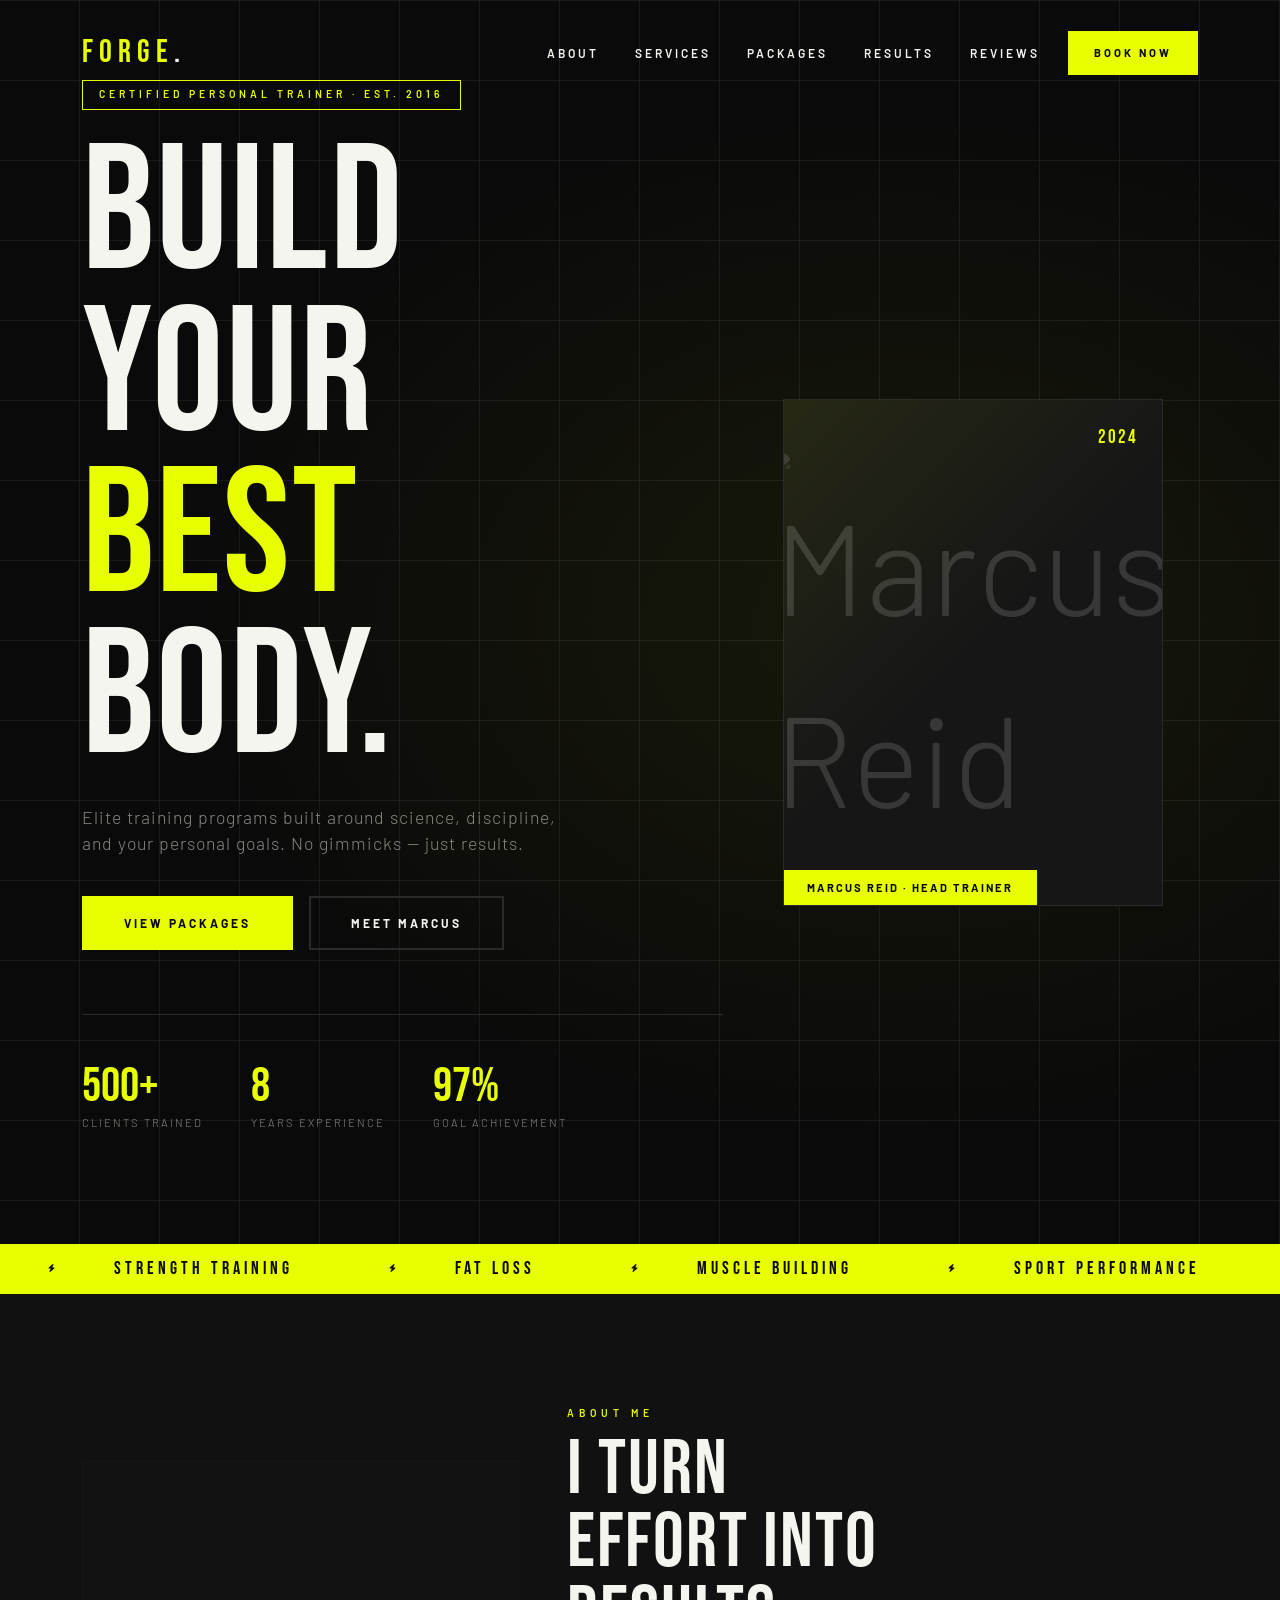
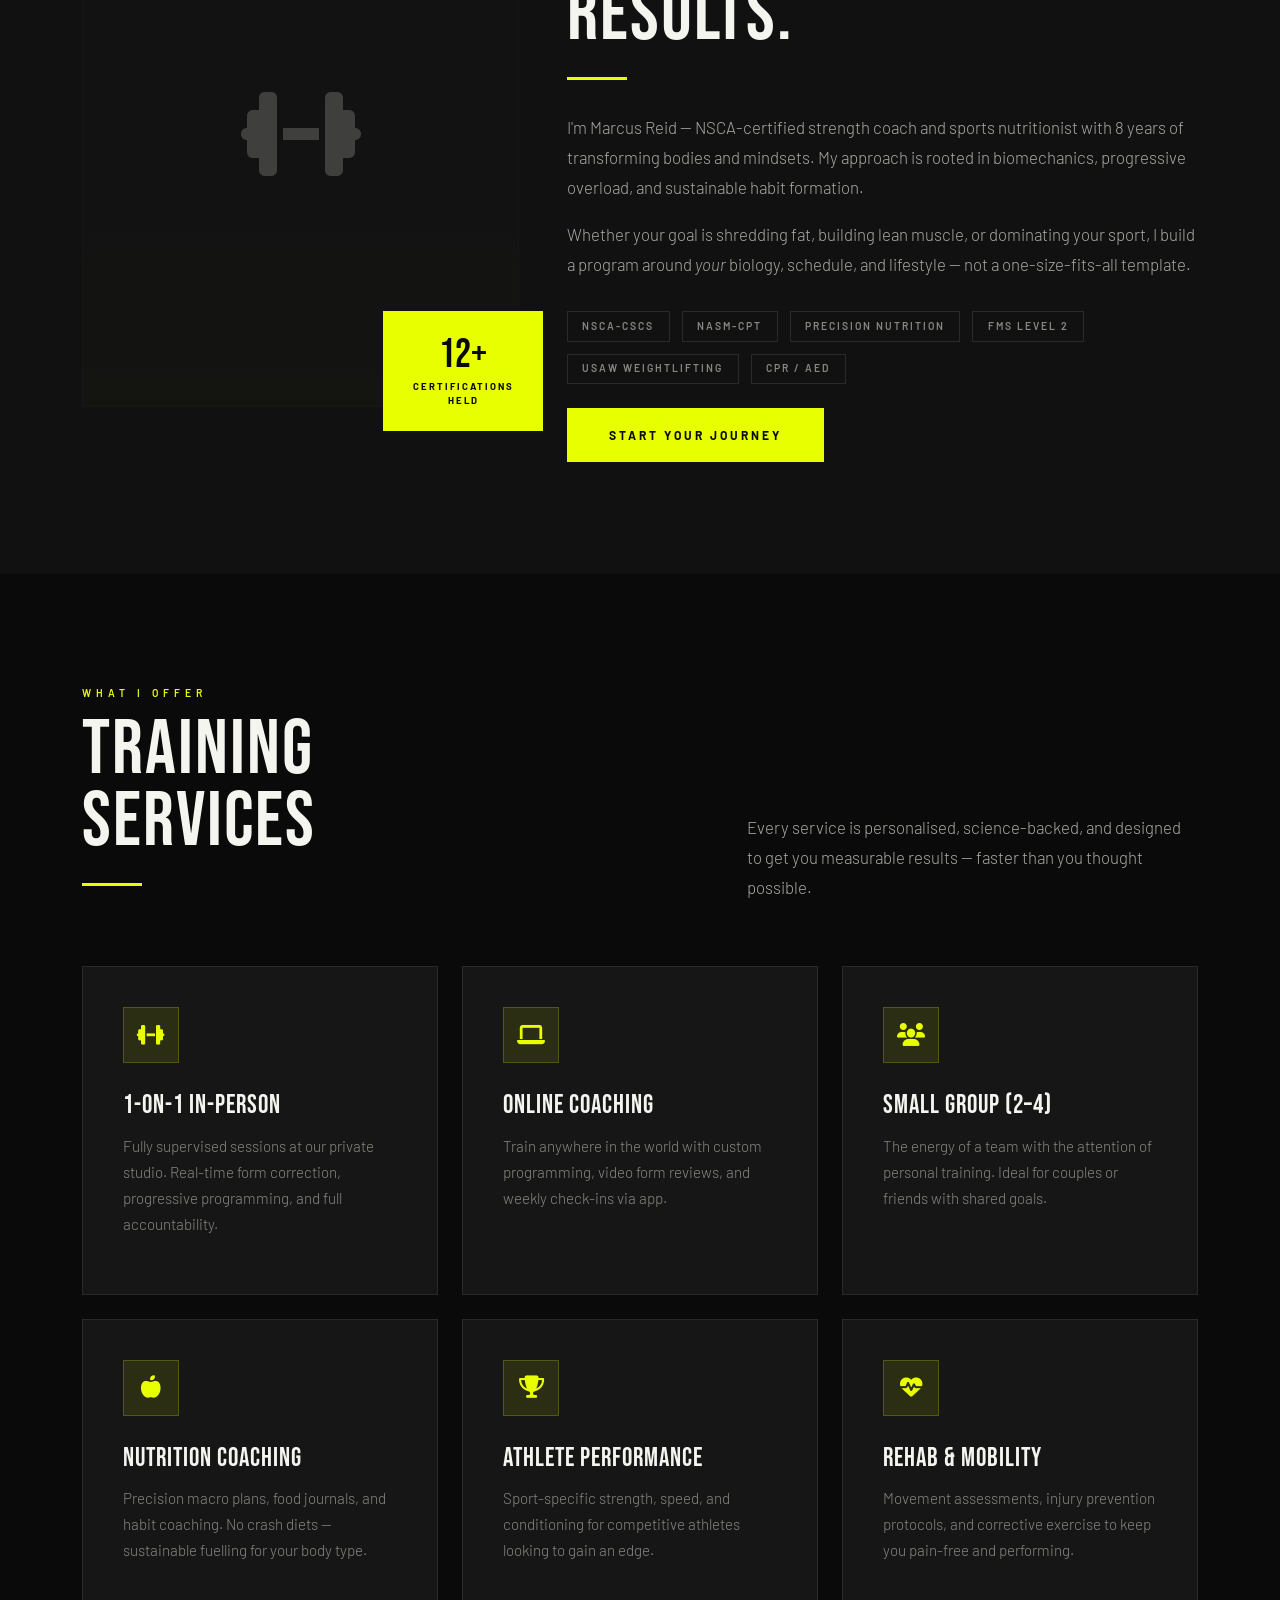
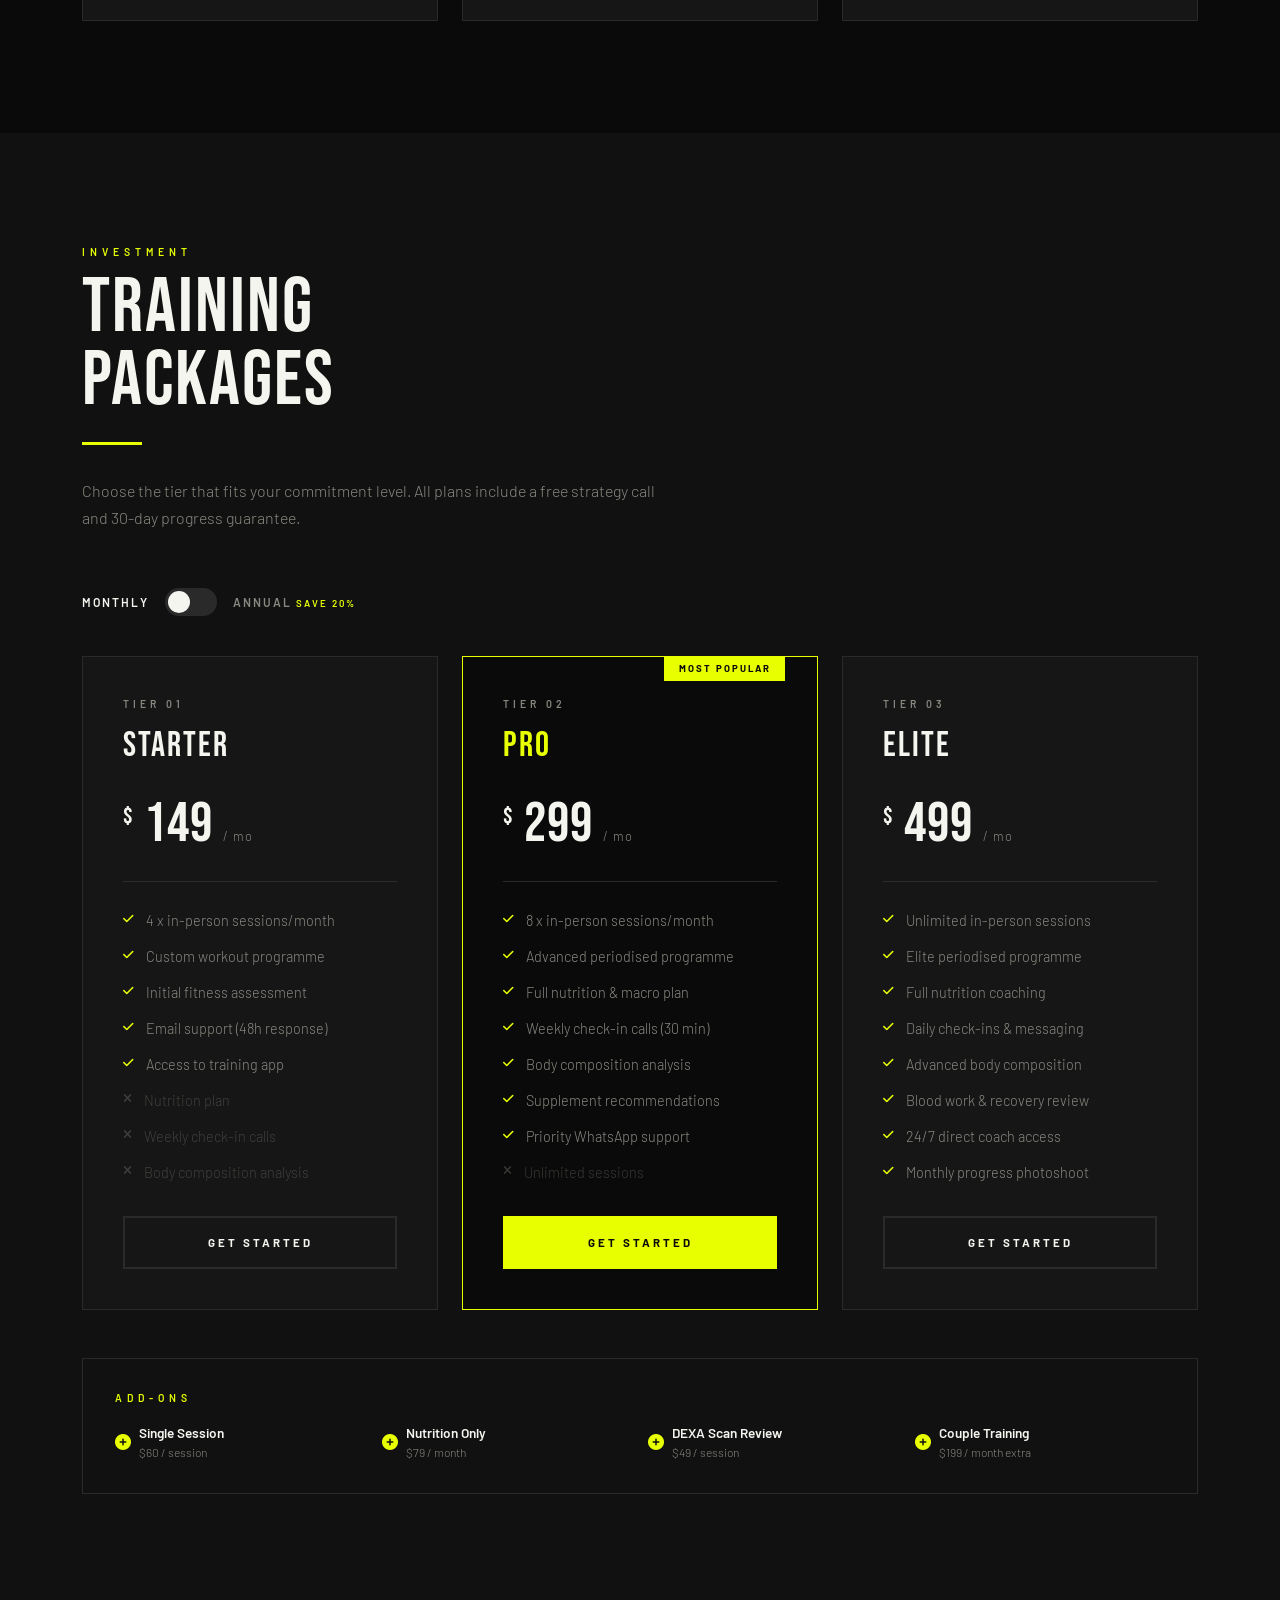
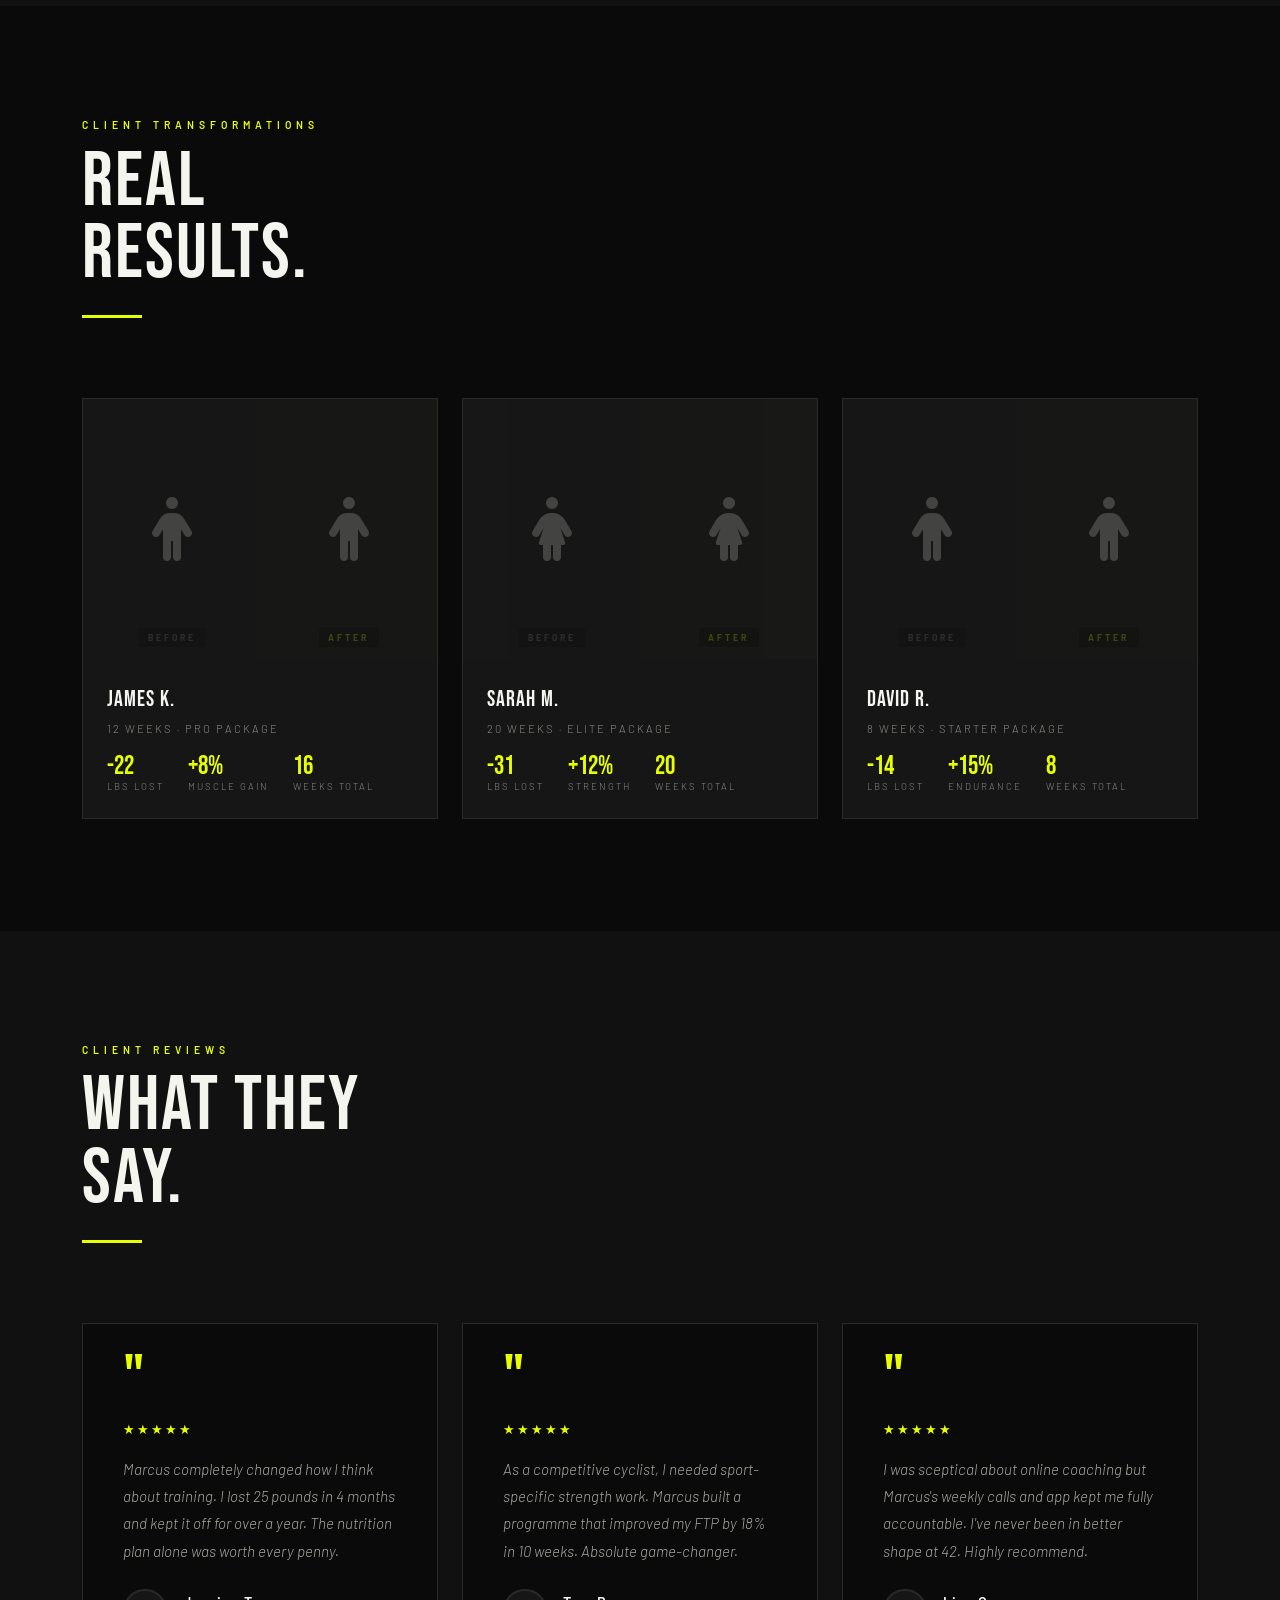
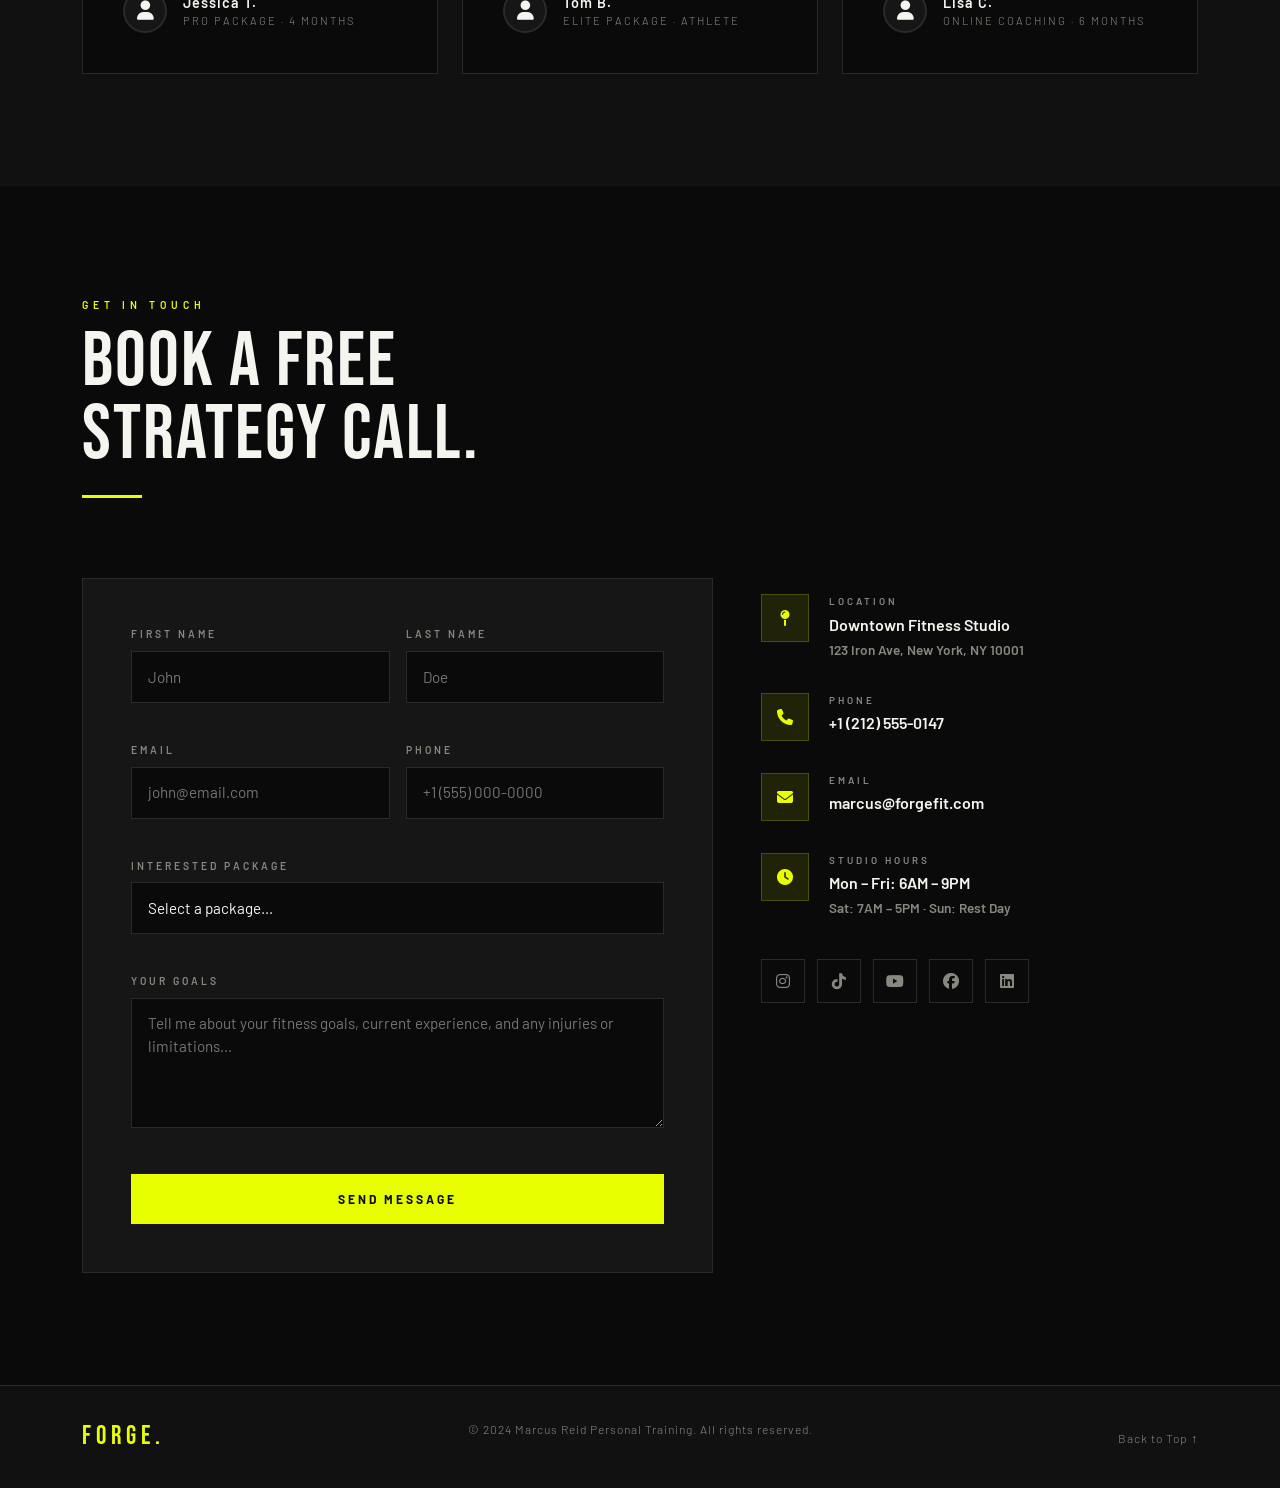
==== fitness.html @ 74d72486 "add icon" ====
<!DOCTYPE html>
<html lang="en">
<head>
  <meta charset="UTF-8" />
  <meta name="viewport" content="width=device-width, initial-scale=1.0"/>
  <title>FORGE | Personal Training</title>

  <!-- Bootstrap 5 -->
  <link rel="stylesheet" href="https://cdnjs.cloudflare.com/ajax/libs/bootstrap/5.3.2/css/bootstrap.min.css"/>
  <!-- Font Awesome -->
  <link rel="stylesheet" href="https://cdnjs.cloudflare.com/ajax/libs/font-awesome/6.5.0/css/all.min.css"/>
  <!-- Google Fonts -->
  <link href="https://fonts.googleapis.com/css2?family=Bebas+Neue&family=Barlow:ital,wght@0,300;0,400;0,600;0,700;1,300&display=swap" rel="stylesheet"/>

  <style> 
    :root {
      --black: #0a0a0a;
      --dark: #111111;
      --card-bg: #161616;
      --accent: #e8ff00;
      --accent-dim: #c8dc00;
      --white: #f5f5f0;
      --muted: #888880;
      --border: #2a2a2a;
      --font-display: 'Bebas Neue', sans-serif;
      --font-body: 'Barlow', sans-serif;
    }

    * { margin: 0; padding: 0; box-sizing: border-box; }

    html { scroll-behavior: smooth; }

    body {
      background: var(--black);
      color: var(--white);
      font-family: var(--font-body);
      font-weight: 300;
      overflow-x: hidden;
    }

    /* ─── SCROLLBAR ─── */
    ::-webkit-scrollbar { width: 4px; }
    ::-webkit-scrollbar-track { background: var(--black); }
    ::-webkit-scrollbar-thumb { background: var(--accent); }

    /* ─── NAVBAR ─── */
    .navbar {
      background: transparent;
      padding: 1.5rem 0;
      position: fixed;
      width: 100%;
      z-index: 1000;
      transition: background 0.4s ease, padding 0.4s ease;
      border-bottom: 1px solid transparent;
    }
    .navbar.scrolled {
      background: rgba(10,10,10,0.96);
      padding: 1rem 0;
      border-bottom-color: var(--border);
      backdrop-filter: blur(12px);
    }
    .navbar-brand {
      font-family: var(--font-display);
      font-size: 2rem;
      letter-spacing: 6px;
      color: var(--accent) !important;
    }
    .navbar-brand span { color: var(--white); }
    .nav-link {
      font-family: var(--font-body);
      font-weight: 600;
      font-size: 0.75rem;
      letter-spacing: 3px;
      text-transform: uppercase;
      color: var(--white) !important;
      padding: 0.5rem 1rem !important;
      transition: color 0.2s;
    }
    .nav-link:hover { color: var(--accent) !important; }
    .navbar-toggler { border-color: var(--border); }
    .navbar-toggler-icon {
      background-image: url("");
    }

    /* ─── HERO ─── */
    #hero {
      min-height: 100vh;
      display: flex;
      align-items: center;
      position: relative;
      overflow: hidden;
      padding-top: 80px;
    }
    .hero-bg {
      position: absolute; inset: 0;
      background: 
        radial-gradient(ellipse 80% 60% at 70% 50%, rgba(232,255,0,0.06) 0%, transparent 70%),
        repeating-linear-gradient(0deg, transparent, transparent 79px, var(--border) 80px),
        repeating-linear-gradient(90deg, transparent, transparent 79px, var(--border) 80px);
      background-size: cover, 80px 80px, 80px 80px;
    }
    .hero-badge {
      display: inline-block;
      font-size: 0.65rem;
      font-weight: 600;
      letter-spacing: 4px;
      text-transform: uppercase;
      color: var(--accent);
      border: 1px solid var(--accent);
      padding: 0.4rem 1rem;
      margin-bottom: 1.5rem;
      opacity: 0;
      animation: fadeUp 0.8s 0.2s forwards;
    }
    .hero-title {
      font-family: var(--font-display);
      font-size: clamp(5rem, 14vw, 13rem);
      line-height: 0.9;
      letter-spacing: 2px;
      opacity: 0;
      animation: fadeUp 0.8s 0.4s forwards;
    }
    .hero-title .accent { color: var(--accent); }
    .hero-subtitle {
      font-size: 1.1rem;
      font-weight: 300;
      color: var(--muted);
      letter-spacing: 1px;
      max-width: 500px;
      margin-top: 1.5rem;
      opacity: 0;
      animation: fadeUp 0.8s 0.6s forwards;
    }
    .hero-cta {
      margin-top: 2.5rem;
      opacity: 0;
      animation: fadeUp 0.8s 0.8s forwards;
      display: flex;
      gap: 1rem;
      flex-wrap: wrap;
    }
    .btn-forge {
      background: var(--accent);
      color: var(--black);
      font-family: var(--font-body);
      font-weight: 700;
      font-size: 0.75rem;
      letter-spacing: 3px;
      text-transform: uppercase;
      padding: 1rem 2.5rem;
      border: 2px solid var(--accent);
      border-radius: 0;
      transition: all 0.2s;
      text-decoration: none;
      display: inline-block;
    }
    .btn-forge:hover {
      background: transparent;
      color: var(--accent);
    }
    .btn-forge-outline {
      background: transparent;
      color: var(--white);
      font-family: var(--font-body);
      font-weight: 700;
      font-size: 0.75rem;
      letter-spacing: 3px;
      text-transform: uppercase;
      padding: 1rem 2.5rem;
      border: 2px solid var(--border);
      border-radius: 0;
      transition: all 0.2s;
      text-decoration: none;
      display: inline-block;
    }
    .btn-forge-outline:hover {
      border-color: var(--accent);
      color: var(--accent);
    }
    .hero-stats {
      display: flex;
      gap: 3rem;
      margin-top: 4rem;
      padding-top: 3rem;
      border-top: 1px solid var(--border);
      opacity: 0;
      animation: fadeUp 0.8s 1s forwards;
      flex-wrap: wrap;
    }
    .stat-num {
      font-family: var(--font-display);
      font-size: 3rem;
      color: var(--accent);
      line-height: 1;
    }
    .stat-label {
      font-size: 0.7rem;
      letter-spacing: 2px;
      text-transform: uppercase;
      color: var(--muted);
      margin-top: 0.25rem;
    }
    .hero-photo {
      position: relative;
      display: flex;
      justify-content: center;
      align-items: flex-end;
      min-height: 600px;
      opacity: 0;
      animation: fadeIn 1s 0.5s forwards;
    }
    .hero-photo-inner {
      width: 380px;
      max-width: 100%;
      aspect-ratio: 3/4;
      background: var(--card-bg);
      border: 1px solid var(--border);
      display: flex;
      align-items: center;
      justify-content: center;
      position: relative;
      overflow: hidden;
    }
    .hero-photo-inner::before {
      content: '';
      position: absolute; inset: 0;
      background: linear-gradient(135deg, rgba(232,255,0,0.08) 0%, transparent 50%);
    }
    .hero-photo-placeholder {
      font-size: 8rem;
      opacity: 0.15;
    }
    .hero-photo-tag {
      position: absolute;
      bottom: -1px;
      left: -1px;
      background: var(--accent);
      color: var(--black);
      font-weight: 700;
      font-size: 0.7rem;
      letter-spacing: 2px;
      text-transform: uppercase;
      padding: 0.6rem 1.5rem;
    }
    .hero-photo-year {
      position: absolute;
      top: 1.5rem;
      right: 1.5rem;
      font-family: var(--font-display);
      font-size: 1.2rem;
      color: var(--accent);
      letter-spacing: 2px;
    }

    /* ─── SECTIONS ─── */
    section { padding: 7rem 0; }
    .section-label {
      font-size: 0.65rem;
      font-weight: 600;
      letter-spacing: 5px;
      text-transform: uppercase;
      color: var(--accent);
      margin-bottom: 0.75rem;
    }
    .section-title {
      font-family: var(--font-display);
      font-size: clamp(2.5rem, 6vw, 5rem);
      letter-spacing: 2px;
      line-height: 0.95;
    }
    .section-line {
      width: 60px;
      height: 3px;
      background: var(--accent);
      margin: 1.5rem 0 2rem;
    }

    /* ─── ABOUT ─── */
    #about { background: var(--dark); }
    .about-img-wrap {
      position: relative;
    }
    .about-img {
      width: 100%;
      aspect-ratio: 4/5;
      background: var(--card-bg);
      border: 1px solid var(--border);
      display: flex;
      align-items: center;
      justify-content: center;
      font-size: 6rem;
      opacity: 0.2;
      position: relative;
      overflow: hidden;
    }
    .about-img::after {
      content: '';
      position: absolute;
      bottom: 0; left: 0; right: 0;
      height: 50%;
      background: linear-gradient(transparent, rgba(232,255,0,0.05));
    }
    .about-cert {
      position: absolute;
      bottom: -1.5rem;
      right: -1.5rem;
      background: var(--accent);
      color: var(--black);
      padding: 1.5rem;
      width: 160px;
      text-align: center;
    }
    .about-cert-num {
      font-family: var(--font-display);
      font-size: 2.5rem;
      line-height: 1;
    }
    .about-cert-label {
      font-size: 0.6rem;
      font-weight: 700;
      letter-spacing: 2px;
      text-transform: uppercase;
      margin-top: 0.25rem;
    }
    .about-text { 
      font-size: 1.05rem;
      line-height: 1.8;
      color: #aaa8a0;
    }
    .about-certs {
      display: flex;
      flex-wrap: wrap;
      gap: 0.75rem;
      margin-top: 2rem;
    }
    .cert-tag {
      font-size: 0.65rem;
      font-weight: 600;
      letter-spacing: 2px;
      text-transform: uppercase;
      border: 1px solid var(--border);
      padding: 0.4rem 0.9rem;
      color: var(--muted);
      transition: all 0.2s;
    }
    .cert-tag:hover {
      border-color: var(--accent);
      color: var(--accent);
    }

    /* ─── SERVICES ─── */
    #services { background: var(--black); }
    .service-card {
      background: var(--card-bg);
      border: 1px solid var(--border);
      padding: 2.5rem;
      transition: all 0.3s;
      cursor: default;
      position: relative;
      overflow: hidden;
      height: 100%;
    }
    .service-card::before {
      content: '';
      position: absolute;
      bottom: 0; left: 0;
      width: 0; height: 3px;
      background: var(--accent);
      transition: width 0.3s;
    }
    .service-card:hover {
      border-color: rgba(232,255,0,0.3);
      transform: translateY(-4px);
    }
    .service-card:hover::before { width: 100%; }
    .service-icon {
      width: 56px; height: 56px;
      background: rgba(232,255,0,0.1);
      display: flex; align-items: center; justify-content: center;
      margin-bottom: 1.75rem;
      font-size: 1.4rem;
      color: var(--accent);
      border: 1px solid rgba(232,255,0,0.2);
    }
    .service-title {
      font-family: var(--font-display);
      font-size: 1.6rem;
      letter-spacing: 1px;
      margin-bottom: 0.75rem;
    }
    .service-desc {
      color: var(--muted);
      font-size: 0.95rem;
      line-height: 1.7;
    }

    /* ─── PACKAGES ─── */
    #packages { background: var(--dark); }
    .packages-intro { 
      font-size: 1rem;
      color: var(--muted);
      max-width: 600px;
      line-height: 1.7;
    }
    .pkg-toggle {
      display: flex;
      align-items: center;
      gap: 1rem;
      margin: 2.5rem 0;
    }
    .pkg-toggle label {
      font-size: 0.75rem;
      font-weight: 600;
      letter-spacing: 2px;
      text-transform: uppercase;
      color: var(--muted);
      cursor: pointer;
      transition: color 0.2s;
    }
    .pkg-toggle label.active { color: var(--white); }
    .toggle-switch {
      width: 52px; height: 28px;
      background: var(--border);
      border-radius: 14px;
      position: relative;
      cursor: pointer;
      transition: background 0.2s;
    }
    .toggle-switch.on { background: var(--accent); }
    .toggle-knob {
      width: 22px; height: 22px;
      background: var(--white);
      border-radius: 50%;
      position: absolute;
      top: 3px; left: 3px;
      transition: transform 0.2s;
    }
    .toggle-switch.on .toggle-knob {
      transform: translateX(24px);
      background: var(--black);
    }
    .pkg-card {
      background: var(--card-bg);
      border: 1px solid var(--border);
      padding: 2.5rem;
      position: relative;
      transition: all 0.3s;
      height: 100%;
    }
    .pkg-card.featured {
      border-color: var(--accent);
      background: var(--black);
    }
    .pkg-card:hover:not(.featured) {
      border-color: rgba(232,255,0,0.25);
    }
    .pkg-badge {
      position: absolute;
      top: -1px; right: 2rem;
      background: var(--accent);
      color: var(--black);
      font-size: 0.6rem;
      font-weight: 700;
      letter-spacing: 2px;
      text-transform: uppercase;
      padding: 0.35rem 0.9rem;
    }
    .pkg-tier {
      font-size: 0.65rem;
      font-weight: 600;
      letter-spacing: 4px;
      text-transform: uppercase;
      color: var(--muted);
      margin-bottom: 0.5rem;
    }
    .pkg-name {
      font-family: var(--font-display);
      font-size: 2.2rem;
      letter-spacing: 2px;
      margin-bottom: 1.5rem;
    }
    .pkg-card.featured .pkg-name { color: var(--accent); }
    .pkg-price-wrap { margin-bottom: 1.75rem; }
    .pkg-price {
      font-family: var(--font-display);
      font-size: 3.5rem;
      line-height: 1;
      letter-spacing: 1px;
    }
    .pkg-price .currency {
      font-size: 1.5rem;
      vertical-align: top;
      margin-top: 0.5rem;
      display: inline-block;
    }
    .pkg-price .period {
      font-family: var(--font-body);
      font-size: 0.8rem;
      font-weight: 300;
      color: var(--muted);
      letter-spacing: 1px;
    }
    .pkg-divider {
      height: 1px;
      background: var(--border);
      margin: 1.75rem 0;
    }
    .pkg-features {
      list-style: none;
      padding: 0;
      margin: 0 0 2rem;
    }
    .pkg-features li {
      display: flex;
      align-items: flex-start;
      gap: 0.75rem;
      font-size: 0.9rem;
      color: var(--muted);
      margin-bottom: 0.9rem;
      line-height: 1.5;
    }
    .pkg-features li i {
      color: var(--accent);
      font-size: 0.75rem;
      margin-top: 0.2rem;
      flex-shrink: 0;
    }
    .pkg-features li.disabled {
      opacity: 0.35;
    }
    .pkg-features li.disabled i {
      color: var(--muted);
    }
    .btn-pkg {
      display: block;
      text-align: center;
      text-decoration: none;
      font-weight: 700;
      font-size: 0.72rem;
      letter-spacing: 3px;
      text-transform: uppercase;
      padding: 1rem;
      border: 2px solid var(--border);
      color: var(--white);
      transition: all 0.2s;
    }
    .btn-pkg:hover {
      border-color: var(--accent);
      color: var(--accent);
    }
    .pkg-card.featured .btn-pkg {
      background: var(--accent);
      border-color: var(--accent);
      color: var(--black);
    }
    .pkg-card.featured .btn-pkg:hover {
      background: var(--accent-dim);
    }

    /* ─── TRANSFORMATIONS ─── */
    #results { background: var(--black); }
    .result-card {
      background: var(--card-bg);
      border: 1px solid var(--border);
      overflow: hidden;
      transition: transform 0.3s;
    }
    .result-card:hover { transform: translateY(-5px); }
    .result-photos {
      display: grid;
      grid-template-columns: 1fr 1fr;
      height: 260px;
    }
    .result-photo {
      background: #1a1a1a;
      display: flex;
      align-items: center;
      justify-content: center;
      font-size: 4rem;
      opacity: 0.2;
      position: relative;
    }
    .result-photo-label {
      position: absolute;
      bottom: 0.75rem;
      left: 50%;
      transform: translateX(-50%);
      font-size: 0.55rem;
      font-weight: 700;
      letter-spacing: 3px;
      text-transform: uppercase;
      background: rgba(0,0,0,0.7);
      color: var(--muted);
      padding: 0.2rem 0.6rem;
    }
    .result-photo.after { background: rgba(232,255,0,0.04); }
    .result-photo.after .result-photo-label { color: var(--accent); }
    .result-info { padding: 1.5rem; }
    .result-name {
      font-family: var(--font-display);
      font-size: 1.4rem;
      letter-spacing: 1px;
    }
    .result-meta {
      font-size: 0.7rem;
      color: var(--muted);
      letter-spacing: 2px;
      text-transform: uppercase;
      margin-top: 0.25rem;
    }
    .result-stats {
      display: flex;
      gap: 1.5rem;
      margin-top: 1rem;
    }
    .result-stat-num {
      font-family: var(--font-display);
      font-size: 1.6rem;
      color: var(--accent);
      line-height: 1;
    }
    .result-stat-label {
      font-size: 0.6rem;
      letter-spacing: 2px;
      text-transform: uppercase;
      color: var(--muted);
    }

    /* ─── TESTIMONIALS ─── */
    #testimonials { background: var(--dark); overflow: hidden; }
    .testimonial-card {
      background: var(--black);
      border: 1px solid var(--border);
      padding: 2.5rem;
      position: relative;
      transition: all 0.3s;
    }
    .testimonial-card:hover { border-color: rgba(232,255,0,0.2); }
    .t-quote {
      font-family: var(--font-display);
      font-size: 4rem;
      color: var(--accent);
      line-height: 0.5;
      margin-bottom: 1.5rem;
    }
    .t-text {
      font-size: 0.95rem;
      line-height: 1.8;
      color: #aaa8a0;
      font-style: italic;
      margin-bottom: 1.5rem;
    }
    .t-stars {
      color: var(--accent);
      font-size: 0.8rem;
      letter-spacing: 2px;
      margin-bottom: 1rem;
    }
    .t-author-name {
      font-weight: 600;
      font-size: 0.9rem;
      letter-spacing: 1px;
    }
    .t-author-meta {
      font-size: 0.7rem;
      letter-spacing: 2px;
      text-transform: uppercase;
      color: var(--muted);
    }
    .t-avatar {
      width: 44px; height: 44px;
      border-radius: 50%;
      background: var(--card-bg);
      border: 2px solid var(--border);
      display: flex; align-items: center; justify-content: center;
      font-size: 1.2rem;
    }

    /* ─── CONTACT ─── */
    #contact { background: var(--black); }
    .contact-card {
      background: var(--card-bg);
      border: 1px solid var(--border);
      padding: 3rem;
    }
    .form-forge {
      width: 100%;
    }
    .form-forge .form-group { margin-bottom: 1.5rem; }
    .form-forge label {
      font-size: 0.65rem;
      font-weight: 600;
      letter-spacing: 3px;
      text-transform: uppercase;
      color: var(--muted);
      display: block;
      margin-bottom: 0.5rem;
    }
    .form-forge input,
    .form-forge select,
    .form-forge textarea {
      width: 100%;
      background: var(--black);
      border: 1px solid var(--border);
      color: var(--white);
      font-family: var(--font-body);
      font-size: 0.95rem;
      padding: 0.85rem 1rem;
      outline: none;
      border-radius: 0;
      transition: border-color 0.2s;
      appearance: none;
    }
    .form-forge input:focus,
    .form-forge select:focus,
    .form-forge textarea:focus {
      border-color: var(--accent);
    }
    .form-forge select option {
      background: var(--card-bg);
    }
    .form-forge textarea { resize: vertical; min-height: 130px; }
    .contact-info { padding: 1rem 0; }
    .contact-item {
      display: flex;
      align-items: flex-start;
      gap: 1.25rem;
      margin-bottom: 2rem;
    }
    .contact-icon {
      width: 48px; height: 48px;
      background: rgba(232,255,0,0.1);
      border: 1px solid rgba(232,255,0,0.2);
      display: flex; align-items: center; justify-content: center;
      color: var(--accent);
      flex-shrink: 0;
    }
    .contact-item-label {
      font-size: 0.62rem;
      font-weight: 600;
      letter-spacing: 3px;
      text-transform: uppercase;
      color: var(--muted);
      margin-bottom: 0.2rem;
    }
    .contact-item-val {
      font-size: 1rem;
      font-weight: 600;
    }
    .social-links { display: flex; gap: 0.75rem; margin-top: 2.5rem; }
    .social-btn {
      width: 44px; height: 44px;
      border: 1px solid var(--border);
      display: flex; align-items: center; justify-content: center;
      color: var(--muted);
      font-size: 1rem;
      transition: all 0.2s;
      text-decoration: none;
    }
    .social-btn:hover {
      border-color: var(--accent);
      color: var(--accent);
    }

    /* ─── FOOTER ─── */
    footer {
      background: var(--dark);
      border-top: 1px solid var(--border);
      padding: 2rem 0;
    }
    .footer-brand {
      font-family: var(--font-display);
      font-size: 1.6rem;
      letter-spacing: 5px;
      color: var(--accent);
    }
    .footer-copy {
      font-size: 0.75rem;
      color: var(--muted);
      letter-spacing: 1px;
    }

    /* ─── ANIMATIONS ─── */
    @keyframes fadeUp {
      from { opacity: 0; transform: translateY(30px); }
      to   { opacity: 1; transform: translateY(0); }
    }
    @keyframes fadeIn {
      from { opacity: 0; }
      to   { opacity: 1; }
    }
    .reveal {
      opacity: 0;
      transform: translateY(28px);
      transition: opacity 0.7s ease, transform 0.7s ease;
    }
    .reveal.visible {
      opacity: 1;
      transform: none;
    }

    /* ─── TICKER ─── */
    .ticker-wrap {
      background: var(--accent);
      padding: 0.75rem 0;
      overflow: hidden;
      white-space: nowrap;
    }
    .ticker-track {
      display: inline-flex;
      animation: ticker 20s linear infinite;
    }
    .ticker-item {
      font-family: var(--font-display);
      font-size: 1.1rem;
      letter-spacing: 4px;
      color: var(--black);
      padding: 0 3rem;
    }
    .ticker-item i { font-size: 0.5rem; vertical-align: middle; margin-right: 3rem; }
    @keyframes ticker {
      from { transform: translateX(0); }
      to   { transform: translateX(-50%); }
    }

    /* ─── TOOLTIP ─── */
    .forge-tooltip {
      position: relative;
    }
    .forge-tooltip .tip {
      display: none;
      position: absolute;
      bottom: 120%;
      left: 50%;
      transform: translateX(-50%);
      background: var(--accent);
      color: var(--black);
      font-size: 0.65rem;
      font-weight: 700;
      letter-spacing: 1px;
      text-transform: uppercase;
      padding: 0.4rem 0.8rem;
      white-space: nowrap;
      z-index: 10;
    }
    .forge-tooltip:hover .tip { display: block; }

    /* ─── BACK TO TOP ─── */
    #backToTop {
      position: fixed;
      bottom: 2rem; right: 2rem;
      width: 48px; height: 48px;
      background: var(--accent);
      color: var(--black);
      display: none;
      align-items: center;
      justify-content: center;
      cursor: pointer;
      z-index: 999;
      font-size: 1.1rem;
      transition: transform 0.2s;
      border: none;
    }
    #backToTop:hover { transform: translateY(-3px); }

    @media (max-width: 768px) {
      .hero-photo { min-height: 300px; margin-bottom: 3rem; }
      .hero-photo-inner { width: 280px; }
      .about-cert { right: 0; bottom: -3rem; }
      .pkg-card { margin-bottom: 1.5rem; }
    }
  </style>
</head>
<body>

<!-- ─── NAVBAR ─── -->
<nav class="navbar navbar-expand-lg" id="mainNav">
  <div class="container">
    <a class="navbar-brand" href="#hero">FORGE<span>.</span></a>
    <button class="navbar-toggler" type="button" data-bs-toggle="collapse" data-bs-target="#navMenu">
      <span class="navbar-toggler-icon"></span>
    </button>
    <div class="collapse navbar-collapse" id="navMenu">
      <ul class="navbar-nav ms-auto align-items-lg-center gap-lg-1">
        <li class="nav-item"><a class="nav-link" href="#about">About</a></li>
        <li class="nav-item"><a class="nav-link" href="#services">Services</a></li>
        <li class="nav-item"><a class="nav-link" href="#packages">Packages</a></li>
        <li class="nav-item"><a class="nav-link" href="#results">Results</a></li>
        <li class="nav-item"><a class="nav-link" href="#testimonials">Reviews</a></li>
        <li class="nav-item ms-lg-2"><a class="btn-forge" href="#contact" style="font-size:0.7rem;padding:0.7rem 1.5rem;">Book Now</a></li>
      </ul>
    </div>
  </div>
</nav>

<!-- ─── HERO ─── -->
<section id="hero">
  <div class="hero-bg"></div>
  <div class="container position-relative">
    <div class="row align-items-center">
      <div class="col-lg-7 order-lg-1 order-2">
        <div class="hero-badge">Certified Personal Trainer · Est. 2016</div>
        <h1 class="hero-title">
          BUILD<br>
          YOUR<br>
          <span class="accent">BEST</span><br>
          BODY.
        </h1>
        <p class="hero-subtitle">Elite training programs built around science, discipline, and your personal goals. No gimmicks — just results.</p>
        <div class="hero-cta">
          <a href="#packages" class="btn-forge">View Packages</a>
          <a href="#about" class="btn-forge-outline">Meet Marcus</a>
        </div>
        <div class="hero-stats">
          <div>
            <div class="stat-num">500+</div>
            <div class="stat-label">Clients Trained</div>
          </div>
          <div>
            <div class="stat-num">8</div>
            <div class="stat-label">Years Experience</div>
          </div>
          <div>
            <div class="stat-num">97%</div>
            <div class="stat-label">Goal Achievement</div>
          </div>
        </div>
      </div>
      <div class="col-lg-5 order-lg-2 order-1">
        <div class="hero-photo">
          <div class="hero-photo-inner">
            <div class="hero-photo-placeholder"><img src="path/to/your/image.jpg" alt="Marcus Reid"></div>
            <div class="hero-photo-year">2024</div>
            <div class="hero-photo-tag">Marcus Reid · Head Trainer</div>
          </div>
        </div>
      </div>
    </div>
  </div>
</section>

<!-- ─── TICKER ─── -->
<div class="ticker-wrap">
  <div class="ticker-track" id="ticker">
    <span class="ticker-item"><i class="fa fa-bolt"></i> STRENGTH TRAINING</span>
    <span class="ticker-item"><i class="fa fa-bolt"></i> FAT LOSS</span>
    <span class="ticker-item"><i class="fa fa-bolt"></i> MUSCLE BUILDING</span>
    <span class="ticker-item"><i class="fa fa-bolt"></i> SPORT PERFORMANCE</span>
    <span class="ticker-item"><i class="fa fa-bolt"></i> NUTRITION COACHING</span>
    <span class="ticker-item"><i class="fa fa-bolt"></i> ONLINE TRAINING</span>
    <span class="ticker-item"><i class="fa fa-bolt"></i> STRENGTH TRAINING</span>
    <span class="ticker-item"><i class="fa fa-bolt"></i> FAT LOSS</span>
    <span class="ticker-item"><i class="fa fa-bolt"></i> MUSCLE BUILDING</span>
    <span class="ticker-item"><i class="fa fa-bolt"></i> SPORT PERFORMANCE</span>
    <span class="ticker-item"><i class="fa fa-bolt"></i> NUTRITION COACHING</span>
    <span class="ticker-item"><i class="fa fa-bolt"></i> ONLINE TRAINING</span>
  </div>
</div>

<!-- ─── ABOUT ─── -->
<section id="about">
  <div class="container">
    <div class="row align-items-center g-5">
      <div class="col-lg-5 reveal">
        <div class="about-img-wrap mb-5 mb-lg-0">
          <div class="about-img"><i class="fa fa-dumbbell"></i></div>
          <div class="about-cert">
            <div class="about-cert-num">12+</div>
            <div class="about-cert-label">Certifications Held</div>
          </div>
        </div>
      </div>
      <div class="col-lg-7 reveal">
        <div class="section-label">About Me</div>
        <h2 class="section-title">I TURN<br>EFFORT INTO<br>RESULTS.</h2>
        <div class="section-line"></div>
        <p class="about-text mb-3">
          I'm Marcus Reid — NSCA-certified strength coach and sports nutritionist with 8 years of transforming bodies and mindsets. My approach is rooted in biomechanics, progressive overload, and sustainable habit formation.
        </p>
        <p class="about-text">
          Whether your goal is shredding fat, building lean muscle, or dominating your sport, I build a program around <em>your</em> biology, schedule, and lifestyle — not a one-size-fits-all template.
        </p>
        <div class="about-certs">
          <span class="cert-tag">NSCA-CSCS</span>
          <span class="cert-tag">NASM-CPT</span>
          <span class="cert-tag">Precision Nutrition</span>
          <span class="cert-tag">FMS Level 2</span>
          <span class="cert-tag">USAW Weightlifting</span>
          <span class="cert-tag">CPR / AED</span>
        </div>
        <div class="mt-4">
          <a href="#contact" class="btn-forge">Start Your Journey</a>
        </div>
      </div>
    </div>
  </div>
</section>

<!-- ─── SERVICES ─── -->
<section id="services">
  <div class="container">
    <div class="row mb-5">
      <div class="col-lg-6 reveal">
        <div class="section-label">What I Offer</div>
        <h2 class="section-title">TRAINING<br>SERVICES</h2>
        <div class="section-line"></div>
      </div>
      <div class="col-lg-5 ms-auto d-flex align-items-end reveal">
        <p class="about-text">Every service is personalised, science-backed, and designed to get you measurable results — faster than you thought possible.</p>
      </div>
    </div>
    <div class="row g-4">
      <div class="col-md-6 col-lg-4 reveal">
        <div class="service-card">
          <div class="service-icon"><i class="fa fa-dumbbell"></i></div>
          <h3 class="service-title">1-on-1 In-Person</h3>
          <p class="service-desc">Fully supervised sessions at our private studio. Real-time form correction, progressive programming, and full accountability.</p>
        </div>
      </div>
      <div class="col-md-6 col-lg-4 reveal">
        <div class="service-card">
          <div class="service-icon"><i class="fa fa-laptop"></i></div>
          <h3 class="service-title">Online Coaching</h3>
          <p class="service-desc">Train anywhere in the world with custom programming, video form reviews, and weekly check-ins via app.</p>
        </div>
      </div>
      <div class="col-md-6 col-lg-4 reveal">
        <div class="service-card">
          <div class="service-icon"><i class="fa fa-users"></i></div>
          <h3 class="service-title">Small Group (2–4)</h3>
          <p class="service-desc">The energy of a team with the attention of personal training. Ideal for couples or friends with shared goals.</p>
        </div>
      </div>
      <div class="col-md-6 col-lg-4 reveal">
        <div class="service-card">
          <div class="service-icon"><i class="fa fa-apple-alt"></i></div>
          <h3 class="service-title">Nutrition Coaching</h3>
          <p class="service-desc">Precision macro plans, food journals, and habit coaching. No crash diets — sustainable fuelling for your body type.</p>
        </div>
      </div>
      <div class="col-md-6 col-lg-4 reveal">
        <div class="service-card">
          <div class="service-icon"><i class="fa fa-trophy"></i></div>
          <h3 class="service-title">Athlete Performance</h3>
          <p class="service-desc">Sport-specific strength, speed, and conditioning for competitive athletes looking to gain an edge.</p>
        </div>
      </div>
      <div class="col-md-6 col-lg-4 reveal">
        <div class="service-card">
          <div class="service-icon"><i class="fa fa-heart-pulse"></i></div>
          <h3 class="service-title">Rehab & Mobility</h3>
          <p class="service-desc">Movement assessments, injury prevention protocols, and corrective exercise to keep you pain-free and performing.</p>
        </div>
      </div>
    </div>
  </div>
</section>

<!-- ─── PACKAGES ─── -->
<section id="packages">
  <div class="container">
    <div class="row mb-4">
      <div class="col-lg-7 reveal">
        <div class="section-label">Investment</div>
        <h2 class="section-title">TRAINING<br>PACKAGES</h2>
        <div class="section-line"></div>
        <p class="packages-intro">Choose the tier that fits your commitment level. All plans include a free strategy call and 30-day progress guarantee.</p>
      </div>
    </div>

    <div class="pkg-toggle reveal">
      <label id="label-monthly" class="active">Monthly</label>
      <div class="toggle-switch" id="billingToggle">
        <div class="toggle-knob"></div>
      </div>
      <label id="label-annual">Annual <span style="color:var(--accent);font-size:0.6rem;"> SAVE 20%</span></label>
    </div>

    <div class="row g-4 align-items-stretch">
      <!-- STARTER -->
      <div class="col-lg-4 reveal">
        <div class="pkg-card">
          <div class="pkg-tier">Tier 01</div>
          <div class="pkg-name">STARTER</div>
          <div class="pkg-price-wrap">
            <div class="pkg-price">
              <span class="currency">$</span>
              <span class="price-val" data-monthly="149" data-annual="119">149</span>
              <span class="period"> / mo</span>
            </div>
          </div>
          <div class="pkg-divider"></div>
          <ul class="pkg-features">
            <li><i class="fa fa-check"></i> 4 x in-person sessions/month</li>
            <li><i class="fa fa-check"></i> Custom workout programme</li>
            <li><i class="fa fa-check"></i> Initial fitness assessment</li>
            <li><i class="fa fa-check"></i> Email support (48h response)</li>
            <li><i class="fa fa-check"></i> Access to training app</li>
            <li class="disabled"><i class="fa fa-xmark"></i> Nutrition plan</li>
            <li class="disabled"><i class="fa fa-xmark"></i> Weekly check-in calls</li>
            <li class="disabled"><i class="fa fa-xmark"></i> Body composition analysis</li>
          </ul>
          <a href="#contact" class="btn-pkg">Get Started</a>
        </div>
      </div>

      <!-- PRO — FEATURED -->
      <div class="col-lg-4 reveal">
        <div class="pkg-card featured">
          <div class="pkg-badge">Most Popular</div>
          <div class="pkg-tier">Tier 02</div>
          <div class="pkg-name">PRO</div>
          <div class="pkg-price-wrap">
            <div class="pkg-price">
              <span class="currency">$</span>
              <span class="price-val" data-monthly="299" data-annual="239">299</span>
              <span class="period"> / mo</span>
            </div>
          </div>
          <div class="pkg-divider"></div>
          <ul class="pkg-features">
            <li><i class="fa fa-check"></i> 8 x in-person sessions/month</li>
            <li><i class="fa fa-check"></i> Advanced periodised programme</li>
            <li><i class="fa fa-check"></i> Full nutrition & macro plan</li>
            <li><i class="fa fa-check"></i> Weekly check-in calls (30 min)</li>
            <li><i class="fa fa-check"></i> Body composition analysis</li>
            <li><i class="fa fa-check"></i> Supplement recommendations</li>
            <li><i class="fa fa-check"></i> Priority WhatsApp support</li>
            <li class="disabled"><i class="fa fa-xmark"></i> Unlimited sessions</li>
          </ul>
          <a href="#contact" class="btn-pkg">Get Started</a>
        </div>
      </div>

      <!-- ELITE -->
      <div class="col-lg-4 reveal">
        <div class="pkg-card">
          <div class="pkg-tier">Tier 03</div>
          <div class="pkg-name">ELITE</div>
          <div class="pkg-price-wrap">
            <div class="pkg-price">
              <span class="currency">$</span>
              <span class="price-val" data-monthly="499" data-annual="399">499</span>
              <span class="period"> / mo</span>
            </div>
          </div>
          <div class="pkg-divider"></div>
          <ul class="pkg-features">
            <li><i class="fa fa-check"></i> Unlimited in-person sessions</li>
            <li><i class="fa fa-check"></i> Elite periodised programme</li>
            <li><i class="fa fa-check"></i> Full nutrition coaching</li>
            <li><i class="fa fa-check"></i> Daily check-ins & messaging</li>
            <li><i class="fa fa-check"></i> Advanced body composition</li>
            <li><i class="fa fa-check"></i> Blood work & recovery review</li>
            <li><i class="fa fa-check"></i> 24/7 direct coach access</li>
            <li><i class="fa fa-check"></i> Monthly progress photoshoot</li>
          </ul>
          <a href="#contact" class="btn-pkg">Get Started</a>
        </div>
      </div>
    </div>

    <!-- ADD-ONS -->
    <div class="row mt-5 reveal">
      <div class="col-12">
        <div style="border:1px solid var(--border);padding:2rem;">
          <div class="section-label mb-3">Add-Ons</div>
          <div class="row g-3">
            <div class="col-md-3">
              <div class="d-flex align-items-center gap-2">
                <i class="fa fa-plus-circle" style="color:var(--accent)"></i>
                <div>
                  <div style="font-size:0.85rem;font-weight:600;">Single Session</div>
                  <div style="font-size:0.75rem;color:var(--muted);">$60 / session</div>
                </div>
              </div>
            </div>
            <div class="col-md-3">
              <div class="d-flex align-items-center gap-2">
                <i class="fa fa-plus-circle" style="color:var(--accent)"></i>
                <div>
                  <div style="font-size:0.85rem;font-weight:600;">Nutrition Only</div>
                  <div style="font-size:0.75rem;color:var(--muted);">$79 / month</div>
                </div>
              </div>
            </div>
            <div class="col-md-3">
              <div class="d-flex align-items-center gap-2">
                <i class="fa fa-plus-circle" style="color:var(--accent)"></i>
                <div>
                  <div style="font-size:0.85rem;font-weight:600;">DEXA Scan Review</div>
                  <div style="font-size:0.75rem;color:var(--muted);">$49 / session</div>
                </div>
              </div>
            </div>
            <div class="col-md-3">
              <div class="d-flex align-items-center gap-2">
                <i class="fa fa-plus-circle" style="color:var(--accent)"></i>
                <div>
                  <div style="font-size:0.85rem;font-weight:600;">Couple Training</div>
                  <div style="font-size:0.75rem;color:var(--muted);">$199 / month extra</div>
                </div>
              </div>
            </div>
          </div>
        </div>
      </div>
    </div>
  </div>
</section>

<!-- ─── RESULTS ─── -->
<section id="results">
  <div class="container">
    <div class="row mb-5">
      <div class="col-lg-6 reveal">
        <div class="section-label">Client Transformations</div>
        <h2 class="section-title">REAL<br>RESULTS.</h2>
        <div class="section-line"></div>
      </div>
    </div>
    <div class="row g-4">
      <div class="col-md-6 col-lg-4 reveal">
        <div class="result-card">
          <div class="result-photos">
            <div class="result-photo"><i class="fa fa-person"></i><span class="result-photo-label">Before</span></div>
            <div class="result-photo after"><i class="fa fa-person"></i><span class="result-photo-label">After</span></div>
          </div>
          <div class="result-info">
            <div class="result-name">James K.</div>
            <div class="result-meta">12 weeks · PRO Package</div>
            <div class="result-stats">
              <div><div class="result-stat-num">-22</div><div class="result-stat-label">Lbs Lost</div></div>
              <div><div class="result-stat-num">+8%</div><div class="result-stat-label">Muscle Gain</div></div>
              <div><div class="result-stat-num">16</div><div class="result-stat-label">Weeks Total</div></div>
            </div>
          </div>
        </div>
      </div>
      <div class="col-md-6 col-lg-4 reveal">
        <div class="result-card">
          <div class="result-photos">
            <div class="result-photo"><i class="fa fa-person-dress"></i><span class="result-photo-label">Before</span></div>
            <div class="result-photo after"><i class="fa fa-person-dress"></i><span class="result-photo-label">After</span></div>
          </div>
          <div class="result-info">
            <div class="result-name">Sarah M.</div>
            <div class="result-meta">20 weeks · ELITE Package</div>
            <div class="result-stats">
              <div><div class="result-stat-num">-31</div><div class="result-stat-label">Lbs Lost</div></div>
              <div><div class="result-stat-num">+12%</div><div class="result-stat-label">Strength</div></div>
              <div><div class="result-stat-num">20</div><div class="result-stat-label">Weeks Total</div></div>
            </div>
          </div>
        </div>
      </div>
      <div class="col-md-6 col-lg-4 reveal">
        <div class="result-card">
          <div class="result-photos">
            <div class="result-photo"><i class="fa fa-person"></i><span class="result-photo-label">Before</span></div>
            <div class="result-photo after"><i class="fa fa-person"></i><span class="result-photo-label">After</span></div>
          </div>
          <div class="result-info">
            <div class="result-name">David R.</div>
            <div class="result-meta">8 weeks · STARTER Package</div>
            <div class="result-stats">
              <div><div class="result-stat-num">-14</div><div class="result-stat-label">Lbs Lost</div></div>
              <div><div class="result-stat-num">+15%</div><div class="result-stat-label">Endurance</div></div>
              <div><div class="result-stat-num">8</div><div class="result-stat-label">Weeks Total</div></div>
            </div>
          </div>
        </div>
      </div>
    </div>
  </div>
</section>

<!-- ─── TESTIMONIALS ─── -->
<section id="testimonials">
  <div class="container">
    <div class="row mb-5">
      <div class="col-lg-6 reveal">
        <div class="section-label">Client Reviews</div>
        <h2 class="section-title">WHAT THEY<br>SAY.</h2>
        <div class="section-line"></div>
      </div>
    </div>
    <div class="row g-4">
      <div class="col-md-6 col-lg-4 reveal">
        <div class="testimonial-card">
          <div class="t-quote">"</div>
          <div class="t-stars">★★★★★</div>
          <p class="t-text">Marcus completely changed how I think about training. I lost 25 pounds in 4 months and kept it off for over a year. The nutrition plan alone was worth every penny.</p>
          <div class="d-flex align-items-center gap-3">
            <div class="t-avatar"><i class="fa fa-user"></i></div>
            <div>
              <div class="t-author-name">Jessica T.</div>
              <div class="t-author-meta">PRO Package · 4 months</div>
            </div>
          </div>
        </div>
      </div>
      <div class="col-md-6 col-lg-4 reveal">
        <div class="testimonial-card">
          <div class="t-quote">"</div>
          <div class="t-stars">★★★★★</div>
          <p class="t-text">As a competitive cyclist, I needed sport-specific strength work. Marcus built a programme that improved my FTP by 18% in 10 weeks. Absolute game-changer.</p>
          <div class="d-flex align-items-center gap-3">
            <div class="t-avatar"><i class="fa fa-user"></i></div>
            <div>
              <div class="t-author-name">Tom B.</div>
              <div class="t-author-meta">ELITE Package · Athlete</div>
            </div>
          </div>
        </div>
      </div>
      <div class="col-md-6 col-lg-4 reveal">
        <div class="testimonial-card">
          <div class="t-quote">"</div>
          <div class="t-stars">★★★★★</div>
          <p class="t-text">I was sceptical about online coaching but Marcus's weekly calls and app kept me fully accountable. I've never been in better shape at 42. Highly recommend.</p>
          <div class="d-flex align-items-center gap-3">
            <div class="t-avatar"><i class="fa fa-user"></i></div>
            <div>
              <div class="t-author-name">Lisa C.</div>
              <div class="t-author-meta">Online Coaching · 6 months</div>
            </div>
          </div>
        </div>
      </div>
    </div>
  </div>
</section>

<!-- ─── CONTACT ─── -->
<section id="contact">
  <div class="container">
    <div class="row mb-5">
      <div class="col-lg-6 reveal">
        <div class="section-label">Get In Touch</div>
        <h2 class="section-title">BOOK A FREE<br>STRATEGY CALL.</h2>
        <div class="section-line"></div>
      </div>
    </div>
    <div class="row g-5">
      <div class="col-lg-7 reveal">
        <div class="contact-card">
          <form class="form-forge" id="contactForm">
            <div class="row g-3">
              <div class="col-md-6">
                <div class="form-group">
                  <label for="fname">First Name</label>
                  <input type="text" id="fname" placeholder="John" required/>
                </div>
              </div>
              <div class="col-md-6">
                <div class="form-group">
                  <label for="lname">Last Name</label>
                  <input type="text" id="lname" placeholder="Doe" required/>
                </div>
              </div>
              <div class="col-md-6">
                <div class="form-group">
                  <label for="email">Email</label>
                  <input type="email" id="email" placeholder="john@email.com" required/>
                </div>
              </div>
              <div class="col-md-6">
                <div class="form-group">
                  <label for="phone">Phone</label>
                  <input type="tel" id="phone" placeholder="+1 (555) 000-0000"/>
                </div>
              </div>
              <div class="col-12">
                <div class="form-group">
                  <label for="package">Interested Package</label>
                  <select id="package">
                    <option value="" disabled selected>Select a package...</option>
                    <option value="starter">Starter — $149/mo</option>
                    <option value="pro">Pro — $299/mo</option>
                    <option value="elite">Elite — $499/mo</option>
                    <option value="online">Online Coaching</option>
                    <option value="nutrition">Nutrition Only</option>
                    <option value="single">Single Session</option>
                  </select>
                </div>
              </div>
              <div class="col-12">
                <div class="form-group">
                  <label for="goals">Your Goals</label>
                  <textarea id="goals" placeholder="Tell me about your fitness goals, current experience, and any injuries or limitations..."></textarea>
                </div>
              </div>
              <div class="col-12">
                <button type="submit" class="btn-forge w-100" style="cursor:pointer;border:none;">Send Message</button>
              </div>
            </div>
          </form>
          <div id="formSuccess" style="display:none;margin-top:1.5rem;padding:1rem;border:1px solid var(--accent);color:var(--accent);font-size:0.85rem;letter-spacing:1px;">
            <i class="fa fa-check-circle me-2"></i> Message sent! I'll be in touch within 24 hours.
          </div>
        </div>
      </div>

      <div class="col-lg-5 reveal">
        <div class="contact-info">
          <div class="contact-item">
            <div class="contact-icon"><i class="fa fa-map-pin"></i></div>
            <div>
              <div class="contact-item-label">Location</div>
              <div class="contact-item-val">Downtown Fitness Studio<br><small style="color:var(--muted);font-size:0.85rem;">123 Iron Ave, New York, NY 10001</small></div>
            </div>
          </div>
          <div class="contact-item">
            <div class="contact-icon"><i class="fa fa-phone"></i></div>
            <div>
              <div class="contact-item-label">Phone</div>
              <div class="contact-item-val">+1 (212) 555-0147</div>
            </div>
          </div>
          <div class="contact-item">
            <div class="contact-icon"><i class="fa fa-envelope"></i></div>
            <div>
              <div class="contact-item-label">Email</div>
              <div class="contact-item-val">marcus@forgefit.com</div>
            </div>
          </div>
          <div class="contact-item">
            <div class="contact-icon"><i class="fa fa-clock"></i></div>
            <div>
              <div class="contact-item-label">Studio Hours</div>
              <div class="contact-item-val">Mon – Fri: 6AM – 9PM<br><small style="color:var(--muted);font-size:0.85rem;">Sat: 7AM – 5PM · Sun: Rest Day</small></div>
            </div>
          </div>
          <div class="social-links">
            <a href="#" class="social-btn forge-tooltip"><i class="fab fa-instagram"></i><span class="tip">Instagram</span></a>
            <a href="#" class="social-btn forge-tooltip"><i class="fab fa-tiktok"></i><span class="tip">TikTok</span></a>
            <a href="#" class="social-btn forge-tooltip"><i class="fab fa-youtube"></i><span class="tip">YouTube</span></a>
            <a href="#" class="social-btn forge-tooltip"><i class="fab fa-facebook"></i><span class="tip">Facebook</span></a>
            <a href="#" class="social-btn forge-tooltip"><i class="fab fa-linkedin"></i><span class="tip">LinkedIn</span></a>
          </div>
        </div>
      </div>
    </div>
  </div>
</section>

<!-- ─── FOOTER ─── -->
<footer>
  <div class="container">
    <div class="row align-items-center">
      <div class="col-md-4 mb-3 mb-md-0">
        <div class="footer-brand">FORGE.</div>
      </div>
      <div class="col-md-4 text-md-center mb-3 mb-md-0">
        <p class="footer-copy">© 2024 Marcus Reid Personal Training. All rights reserved.</p>
      </div>
      <div class="col-md-4 text-md-end">
        <a href="#hero" class="footer-copy text-decoration-none" style="color:var(--muted);">Back to Top ↑</a>
      </div>
    </div>
  </div>
</footer>

<!-- BACK TO TOP -->
<button id="backToTop"><i class="fa fa-arrow-up"></i></button>

<!-- Scripts -->
<script src="https://cdnjs.cloudflare.com/ajax/libs/jquery/3.7.1/jquery.min.js"></script>
<script src="https://cdnjs.cloudflare.com/ajax/libs/bootstrap/5.3.2/js/bootstrap.bundle.min.js"></script>

<script>
$(document).ready(function () {

  /* ─── NAVBAR SCROLL ─── */
  $(window).on('scroll', function () {
    if ($(this).scrollTop() > 60) {
      $('#mainNav').addClass('scrolled');
    } else {
      $('#mainNav').removeClass('scrolled');
    }

    /* Back to top */
    if ($(this).scrollTop() > 400) {
      $('#backToTop').css('display', 'flex');
    } else {
      $('#backToTop').hide();
    }
  });

  /* ─── SMOOTH SCROLL ─── */
  $('a[href^="#"]').on('click', function (e) {
    const target = $(this.hash);
    if (target.length) {
      e.preventDefault();
      $('html, body').animate({ scrollTop: target.offset().top - 80 }, 600, 'swing');
      // Close mobile nav
      $('.navbar-collapse').collapse('hide');
    }
  });

  /* ─── BACK TO TOP ─── */
  $('#backToTop').on('click', function () {
    $('html, body').animate({ scrollTop: 0 }, 500);
  });

  /* ─── SCROLL REVEAL ─── */
  function revealOnScroll() {
    $('.reveal').each(function () {
      const top = $(this).offset().top;
      const winBottom = $(window).scrollTop() + $(window).height();
      if (winBottom > top + 60) {
        $(this).addClass('visible');
      }
    });
  }
  $(window).on('scroll', revealOnScroll);
  revealOnScroll();

  /* ─── BILLING TOGGLE ─── */
  let isAnnual = false;

  $('#billingToggle').on('click', function () {
    isAnnual = !isAnnual;
    $(this).toggleClass('on', isAnnual);
    $('#label-monthly').toggleClass('active', !isAnnual);
    $('#label-annual').toggleClass('active', isAnnual);

    $('.price-val').each(function () {
      const monthly = $(this).data('monthly');
      const annual  = $(this).data('annual');
      const target  = isAnnual ? annual : monthly;
      const current = parseInt($(this).text());

      $({ val: current }).animate({ val: target }, {
        duration: 400,
        step: function () {
          $(this).closest('.price-val').length
            ? null
            : null;
          const el = arguments[1].elem;
          $(el.elem).text(Math.round(el.val));
        },
        progress: function (a, p, r) {
          const el = this;
          const now = Math.round(current + (target - current) * p);
          // find original price-val
        }
      });

      // Simple jQuery counter
      let startVal = current;
      const duration = 400;
      const frameRate = 16;
      const totalFrames = Math.round(duration / frameRate);
      let frame = 0;
      const $el = $(this);
      const timer = setInterval(function () {
        frame++;
        const progress = frame / totalFrames;
        const eased = progress < 0.5
          ? 2 * progress * progress
          : -1 + (4 - 2 * progress) * progress;
        const val = Math.round(startVal + (target - startVal) * eased);
        $el.text(val);
        if (frame >= totalFrames) { clearInterval(timer); $el.text(target); }
      }, frameRate);
    });
  });

  /* ─── CONTACT FORM ─── */
  $('#contactForm').on('submit', function (e) {
    e.preventDefault();
    const $btn = $(this).find('button[type="submit"]');
    $btn.text('Sending...').prop('disabled', true);
    setTimeout(function () {
      $('#contactForm')[0].reset();
      $btn.text('Send Message').prop('disabled', false);
      $('#formSuccess').fadeIn(400);
      setTimeout(function () { $('#formSuccess').fadeOut(400); }, 5000);
    }, 1200);
  });

  /* ─── ACTIVE NAV LINK ─── */
  $(window).on('scroll', function () {
    const scrollPos = $(window).scrollTop() + 100;
    $('section[id]').each(function () {
      const top = $(this).offset().top;
      const bottom = top + $(this).outerHeight();
      const id = $(this).attr('id');
      if (scrollPos >= top && scrollPos < bottom) {
        $('.nav-link').removeClass('active').css('color', '');
        $(`.nav-link[href="#${id}"]`).css('color', 'var(--accent)');
      }
    });
  });

});
</script>

</body>
</html>
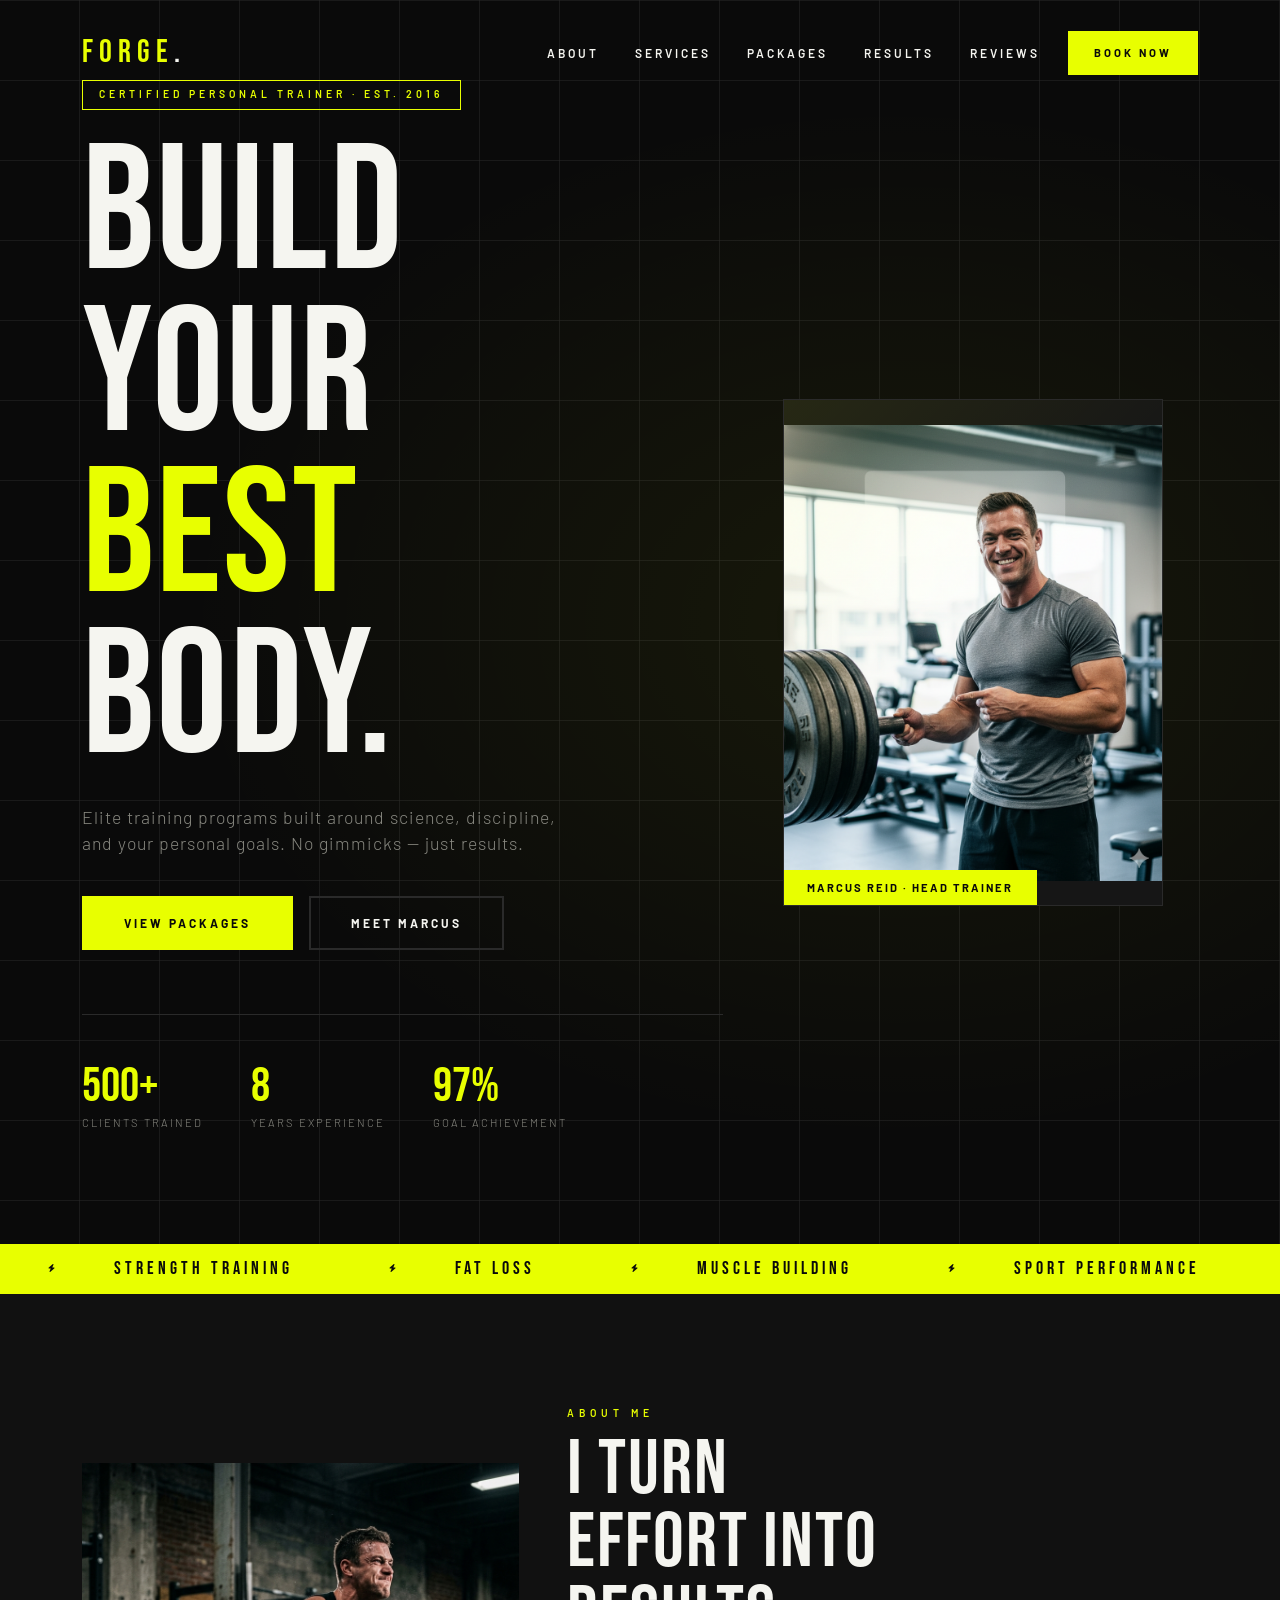
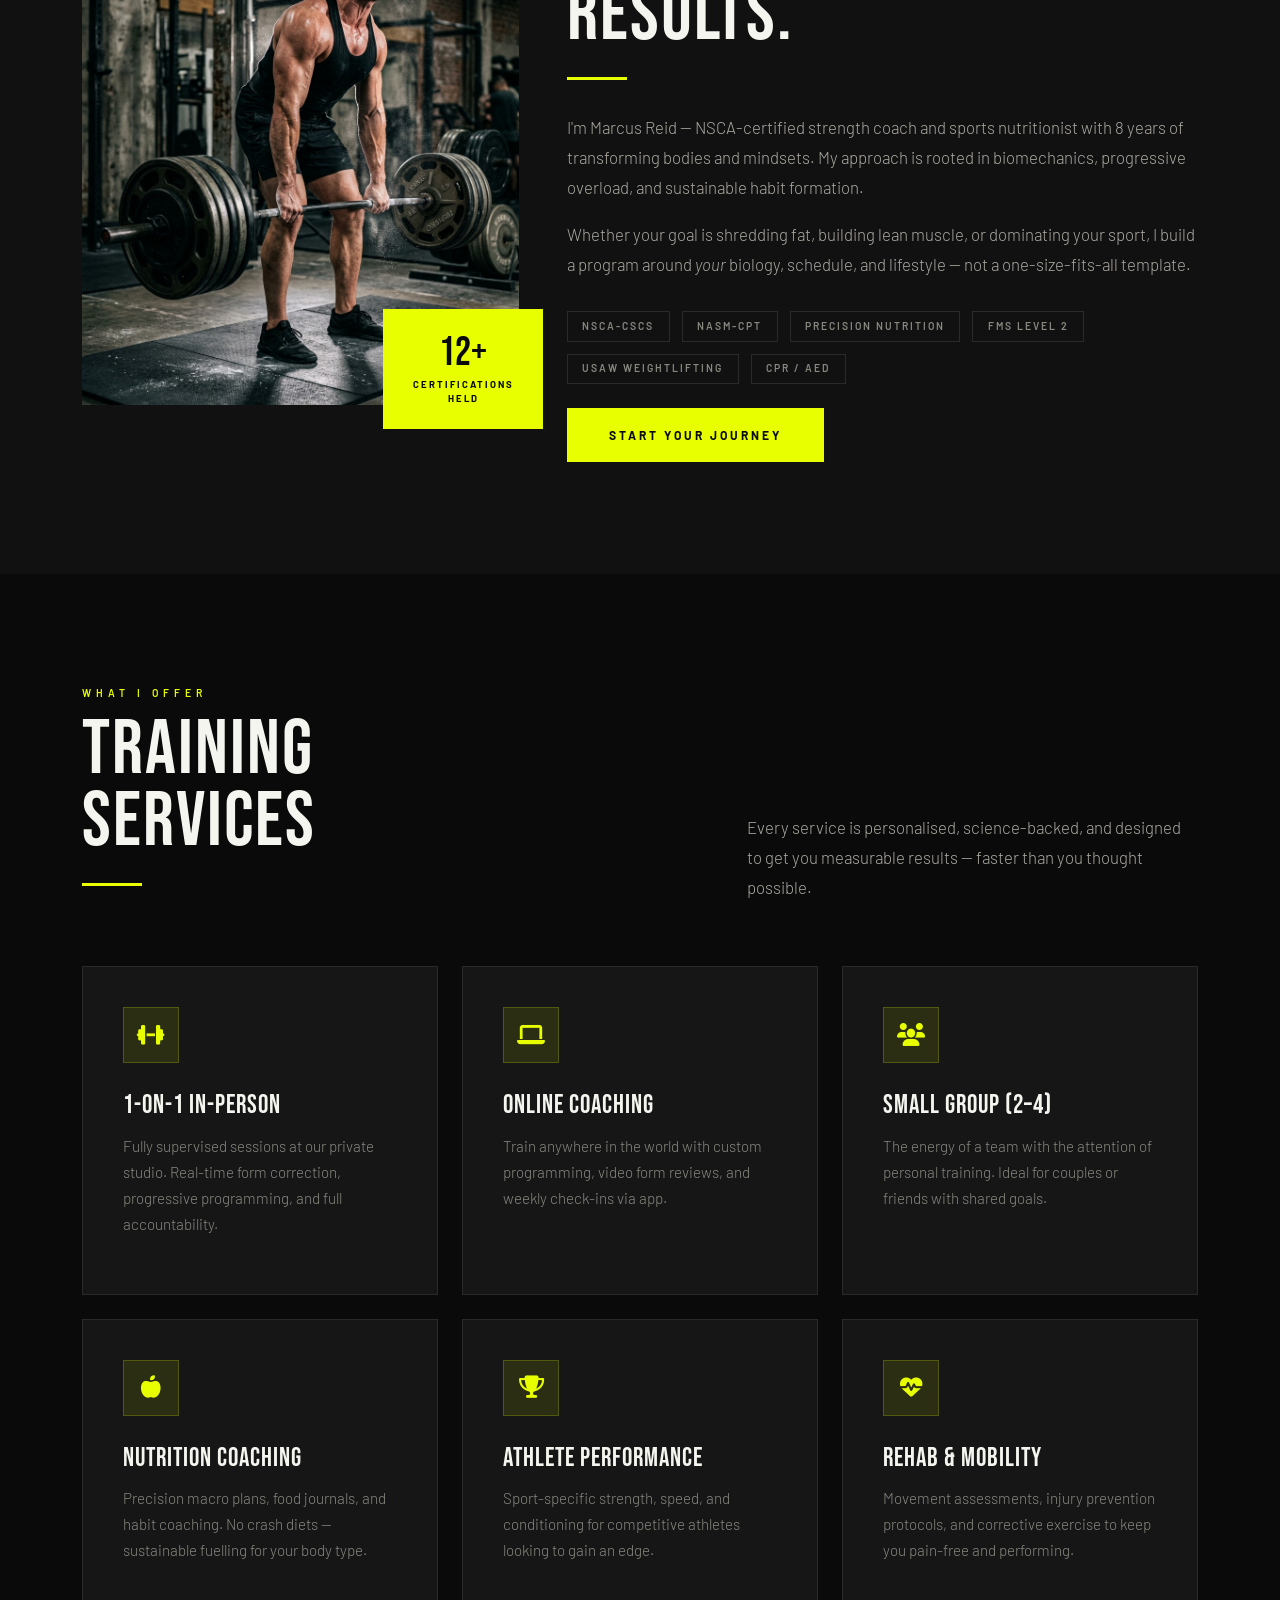
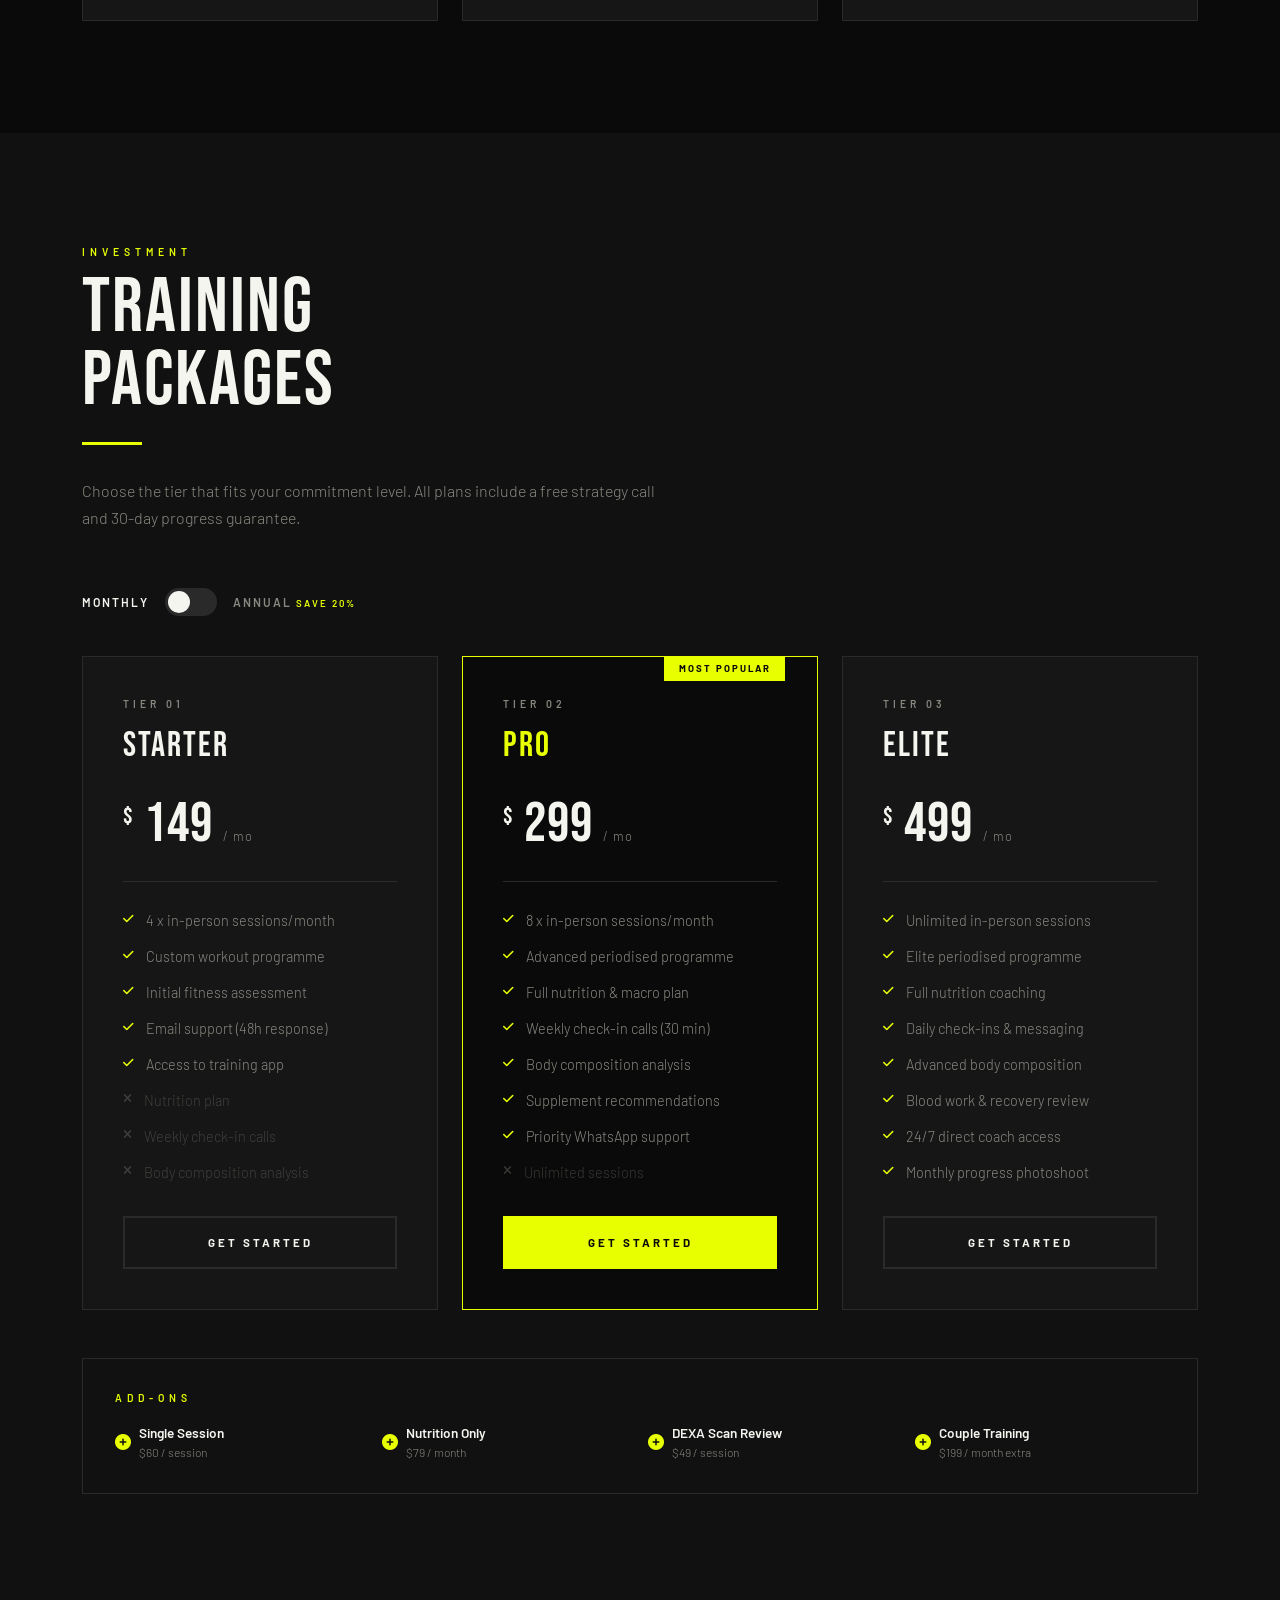
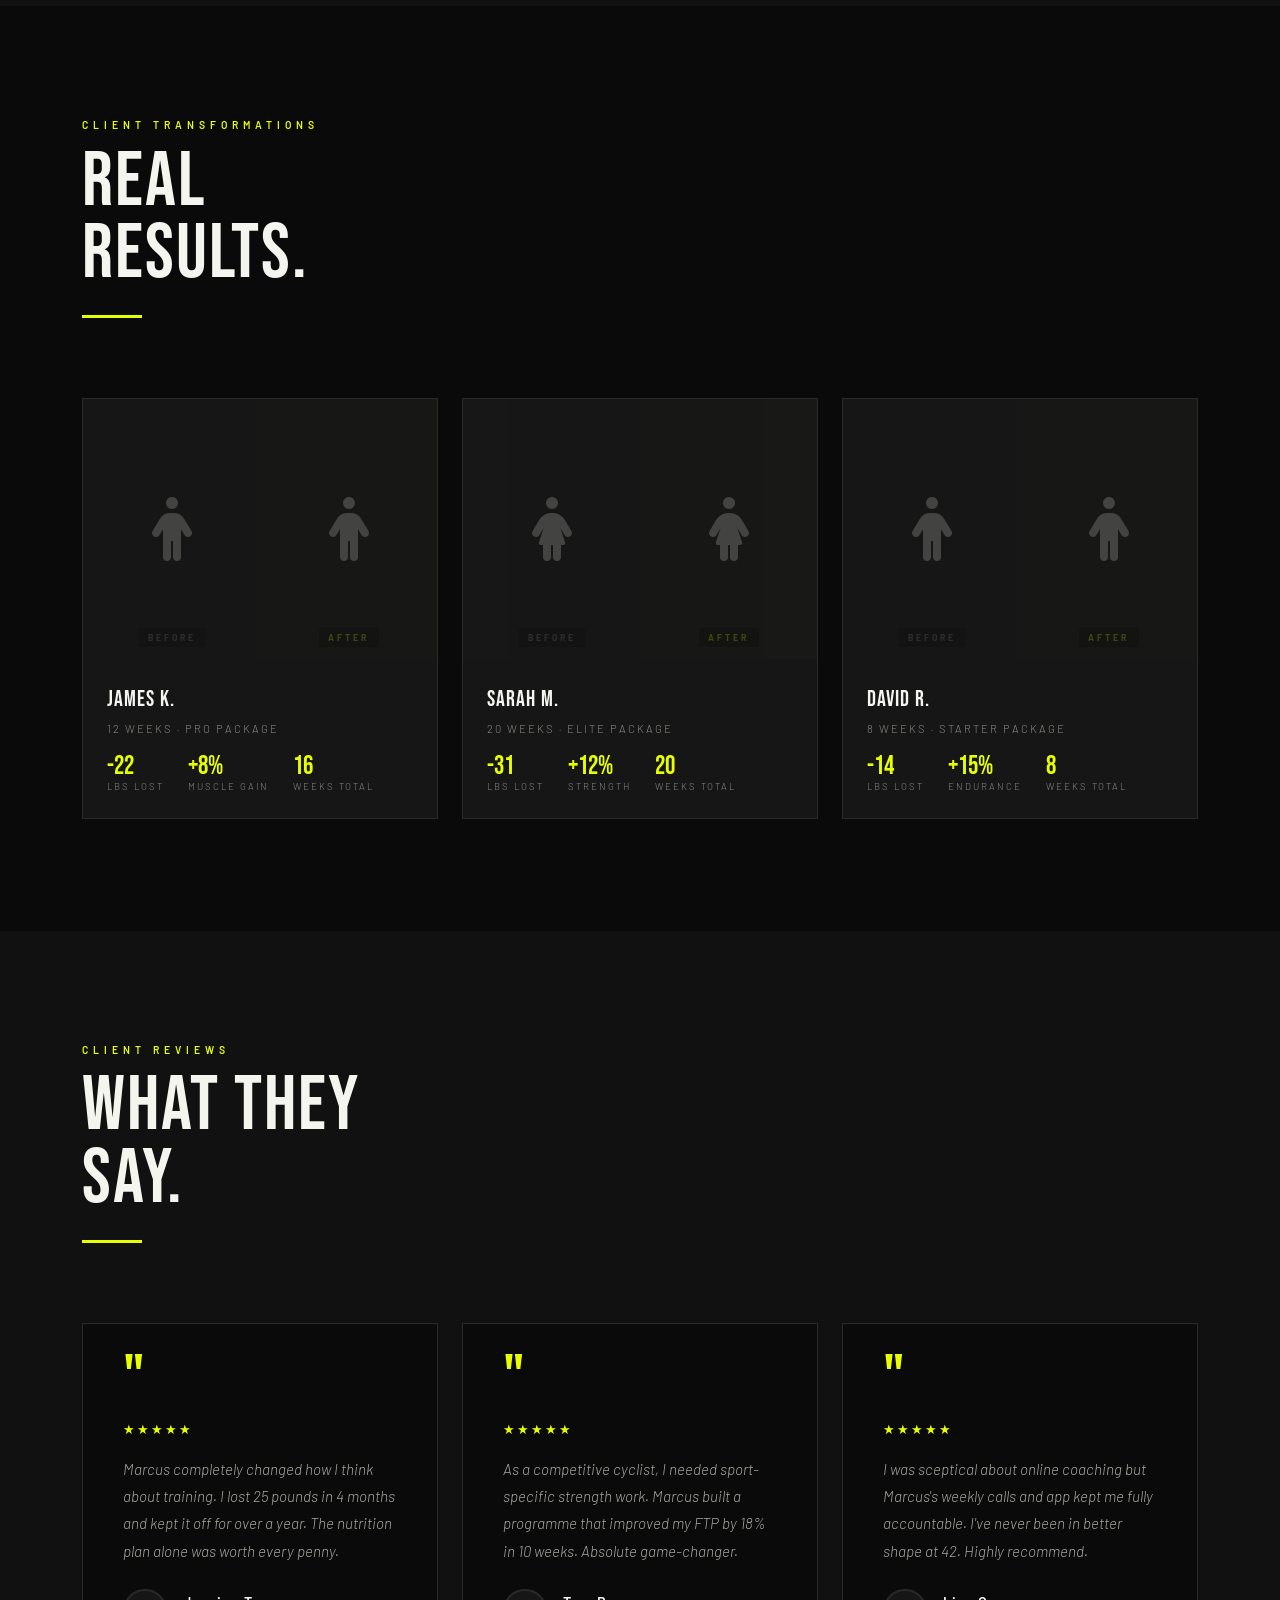
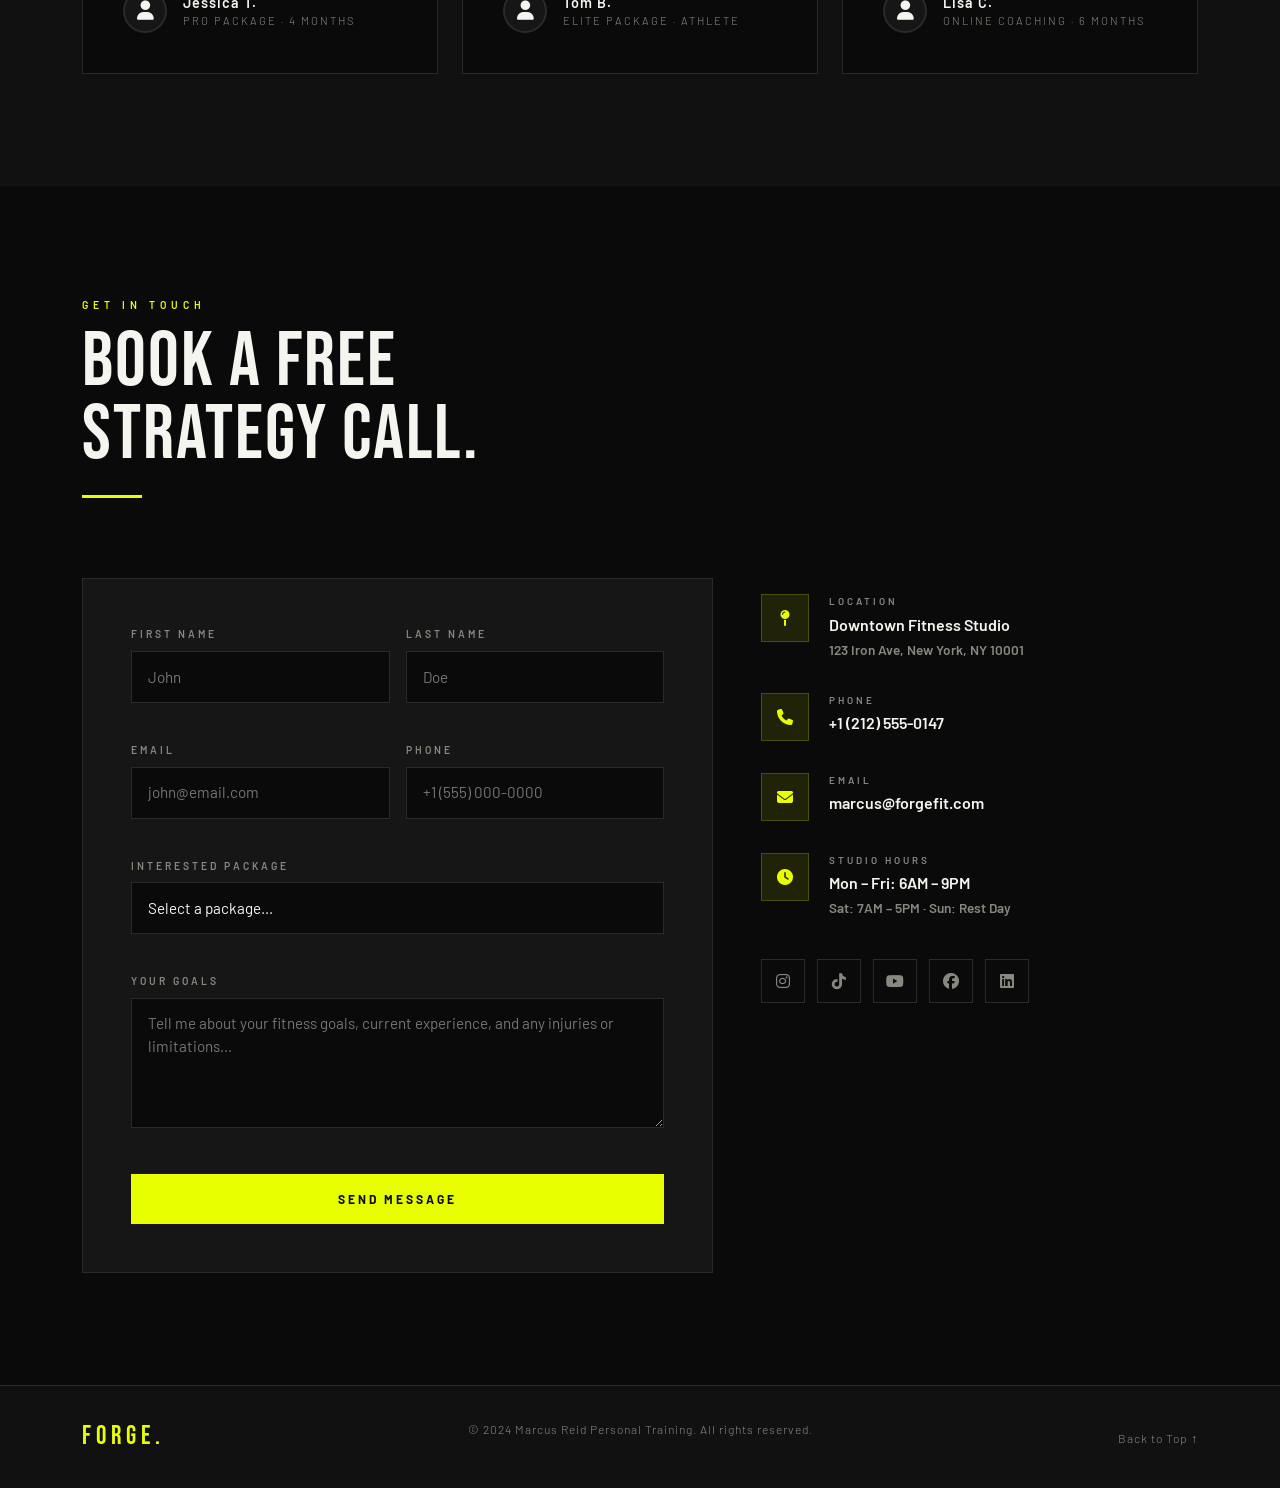
==== commit 008b01d4: "fitness" ====
--- a/fitness.html
+++ b/fitness.html
@@ -929,8 +929,8 @@
       <div class="col-lg-5 order-lg-2 order-1">
         <div class="hero-photo">
           <div class="hero-photo-inner">
-            <div class="hero-photo-placeholder"><img src="path/to/your/image.jpg" alt="Marcus Reid"></div>
-            <div class="hero-photo-year">2024</div>
+            <div class=""><img src="img/fit.png" alt="Marcus Reid" width="100%"></div>
+            <!-- <div class="hero-photo-year">2024</div> -->
             <div class="hero-photo-tag">Marcus Reid · Head Trainer</div>
           </div>
         </div>
@@ -963,7 +963,7 @@
     <div class="row align-items-center g-5">
       <div class="col-lg-5 reveal">
         <div class="about-img-wrap mb-5 mb-lg-0">
-          <div class="about-img"><i class="fa fa-dumbbell"></i></div>
+          <div class="">    <img src="img/dss.png" alt="Marcus Reid" width="100%"></div>
           <div class="about-cert">
             <div class="about-cert-num">12+</div>
             <div class="about-cert-label">Certifications Held</div>
